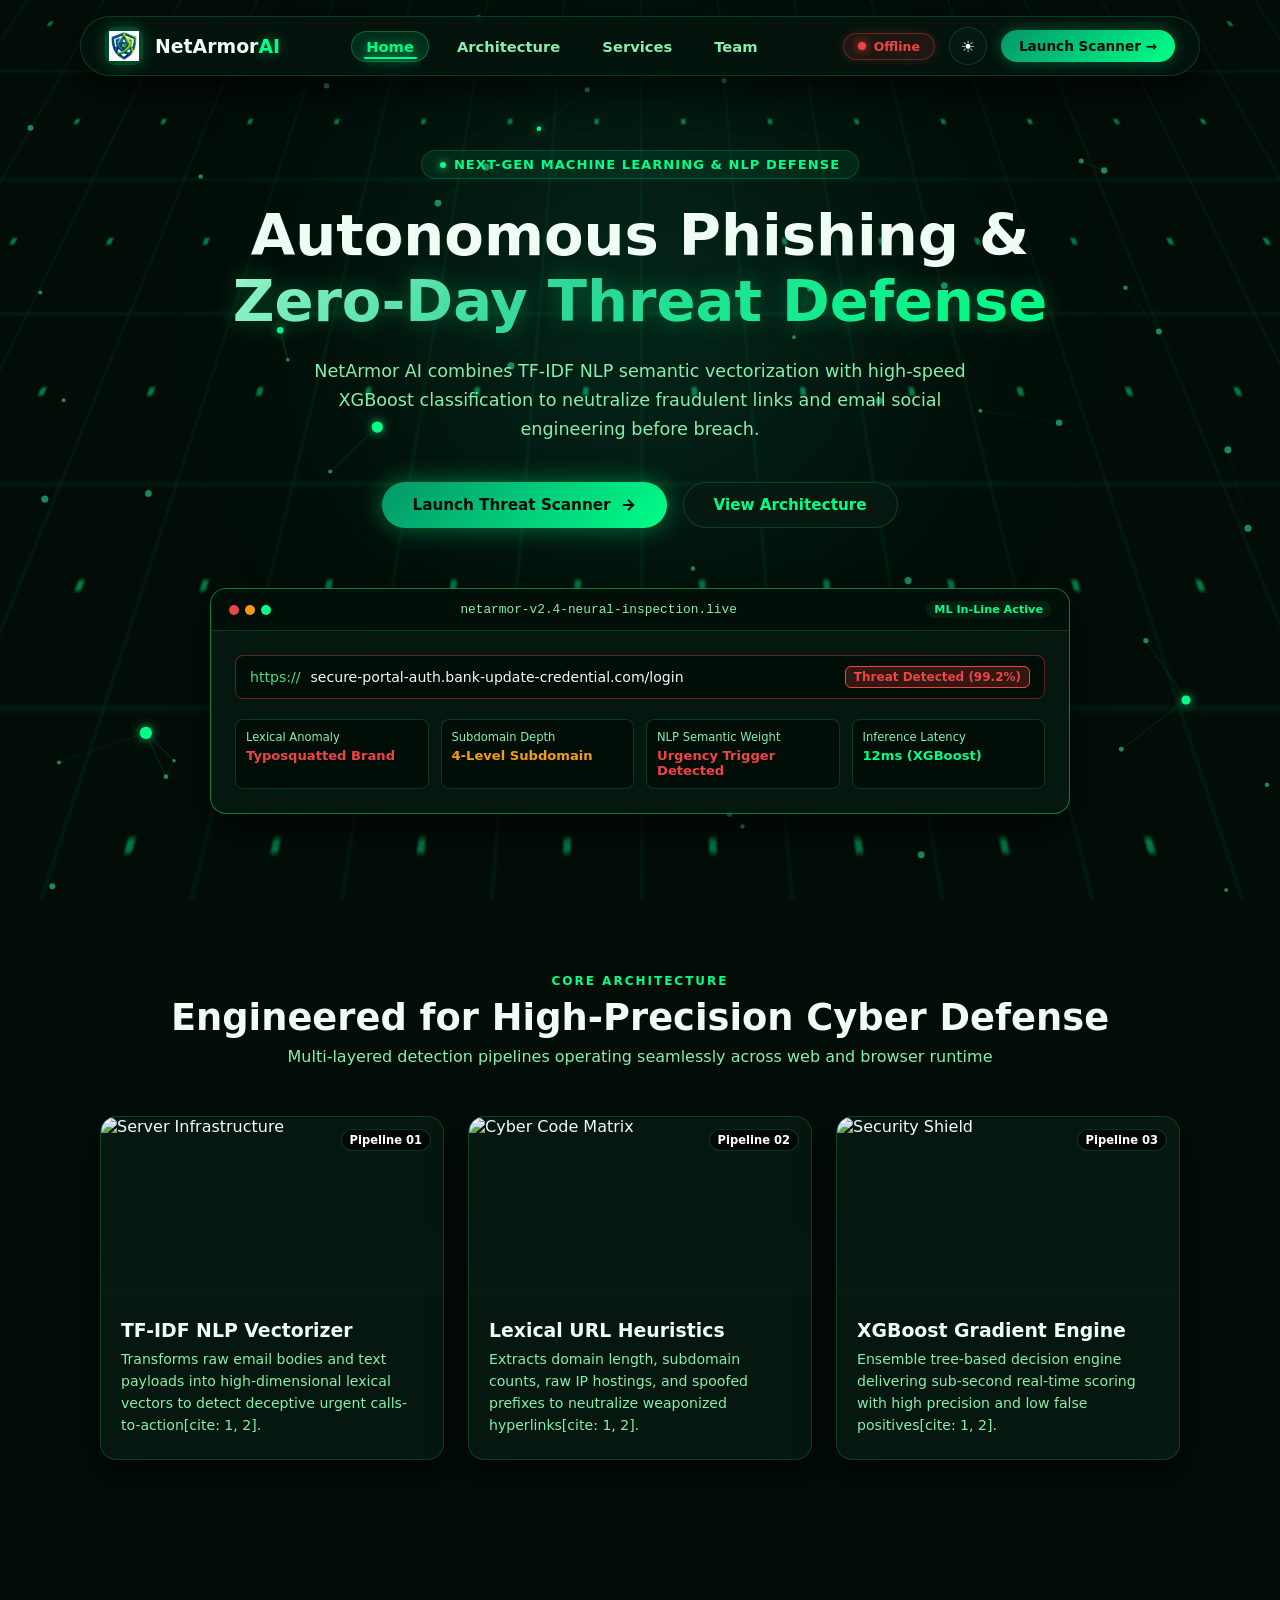
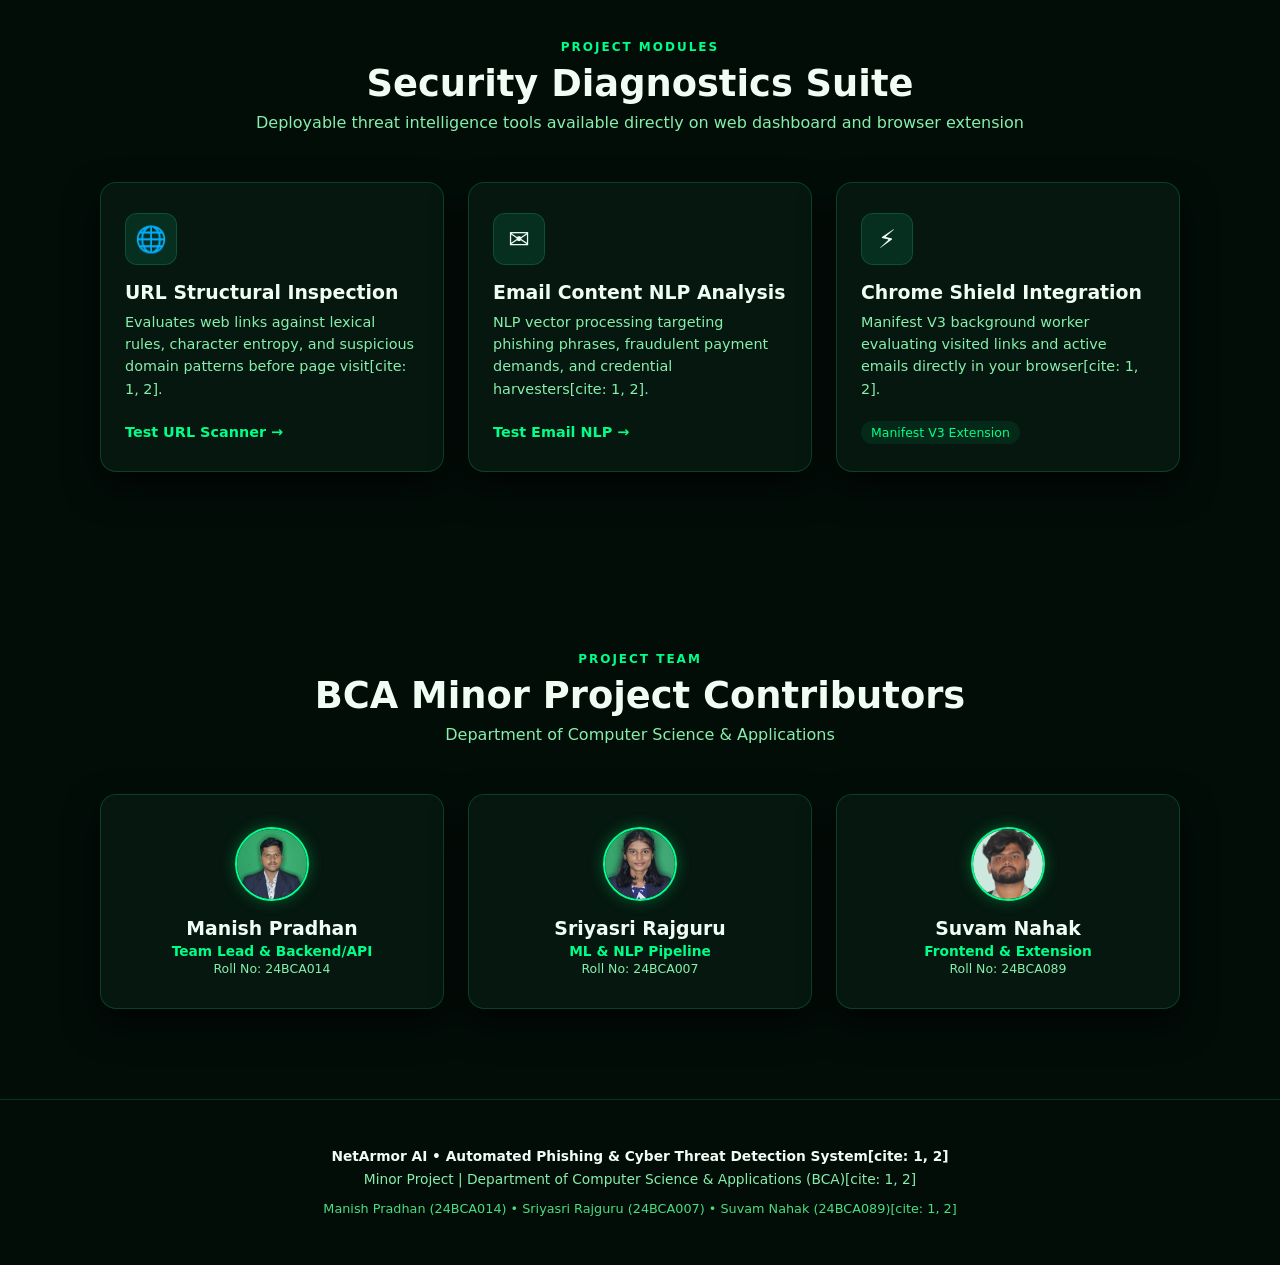
==== frontend/index.html @ c6bbc454 "Include Logo in the page" ====
<!DOCTYPE html>
<html lang="en" data-theme="dark">
<head>
  <meta charset="UTF-8">
  <meta name="viewport" content="width=device-width, initial-scale=1.0">
  <title>NetArmor AI - Autonomous Cyber Threat Intelligence</title>
  <link rel="stylesheet" href="home.css">
</head>
<body>

  <!-- Cyber Skeleton Preloader -->
  <div id="skeletonLoader" class="skeleton-overlay">
    <div class="skeleton-container">
      <div class="skeleton-shield-wrapper">
        <div class="skeleton-radar-pulse"></div>
        <img src="images/logo.png" alt="NetArmor AI Logo" class="skeleton-logo-img">
      </div>
      <div class="skeleton-shimmer-bar"></div>
      <div class="skeleton-text" id="skeletonStatus">INITIALIZING NEURAL DEFENSE ENGINE...</div>
      
      <div class="skeleton-trace-box">
        <div class="trace-line skeleton-pulse"></div>
        <div class="trace-line short skeleton-pulse"></div>
        <div class="trace-line medium skeleton-pulse"></div>
      </div>
    </div>
  </div>

  <!-- Background Dynamic Mesh, Matrix Grid & Beams -->
  <div class="tunnel-container">
    <canvas id="particleCanvas"></canvas>
    <div class="laser-scanner"></div>
    <div class="cyber-grid" id="cyberGrid"></div>
    <div class="radial-center-glow"></div>
  </div>

  <!-- Enterprise Glass Navbar -->
  <header class="navbar-wrapper">
    <div class="navbar">
      <a href="#home" class="nav-logo">
        <div class="logo-shield-badge">
          <img src="images/logo.png" alt="NetArmor AI Logo" class="brand-logo-img">
        </div>
        <span>NetArmor<span class="logo-accent">AI</span></span>
      </a>

      <!-- Navigation Drawer (Desktop + Mobile Drawer) -->
      <nav class="nav-menu" id="navMenu">
        <div class="nav-links">
          <a href="#home" class="nav-link active">Home</a>
          <a href="#architecture" class="nav-link">Architecture</a>
          <a href="#services" class="nav-link">Services</a>
          <a href="#about" class="nav-link">Team</a>
        </div>
        <!-- Mobile Drawer CTA Action -->
        <a href="detect.html" class="nav-cta mobile-only-cta">Launch Scanner →</a>
      </nav>

      <!-- Right Desktop Controls -->
      <div class="nav-right">
        <!-- Live FastAPI Backend Status Indicator -->
        <div class="system-status-pill status-checking" id="backendStatusPill" title="FastAPI Backend Health Status">
          <span class="status-dot" id="backendStatusDot"></span>
          <span id="backendStatusText">Checking...</span>
        </div>

        <!-- Dark / Light Mode Switcher -->
        <button id="themeToggleBtn" class="theme-toggle-btn" aria-label="Toggle Theme">
          <span class="theme-icon sun-icon">☀️</span>
          <span class="theme-icon moon-icon">🌙</span>
        </button>

        <!-- Desktop Launch CTA -->
        <a href="detect.html" class="nav-cta desktop-only-cta">Launch Scanner →</a>

        <!-- Hamburger Button for Mobile -->
        <button class="hamburger-btn" id="hamburgerBtn" aria-label="Toggle navigation">
          <span class="bar bar1"></span>
          <span class="bar bar2"></span>
          <span class="bar bar3"></span>
        </button>
      </div>
    </div>
  </header>

  <!-- Section 1: Hero -->
  <section class="hero-section" id="home">
    <div class="badge-hero">
      <span class="badge-dot"></span> Next-Gen Machine Learning & NLP Defense
    </div>
    
    <h1 class="hero-title">
      Autonomous Phishing &<br>
      <span class="neon-gradient-text">Zero-Day Threat Defense</span>
    </h1>
    
    <p class="hero-description">
      NetArmor AI combines TF-IDF NLP semantic vectorization with high-speed XGBoost classification to neutralize fraudulent links and email social engineering before breach.
    </p>

    <div class="hero-actions">
      <a href="detect.html" class="btn-primary" id="getStartedBtn">
        Launch Threat Scanner
        <svg viewBox="0 0 24 24" width="18" height="18" fill="none" stroke="currentColor" stroke-width="2.5">
          <path d="M5 12h14M12 5l7 7-7 7"/>
        </svg>
      </a>
      <a href="#architecture" class="btn-secondary">View Architecture</a>
    </div>

    <!-- Live Interactive HUD Scanner Preview -->
    <div class="hero-preview-container">
      <div class="hero-preview-card" id="previewCard">
        <div class="preview-header">
          <div class="window-controls">
            <span class="dot red"></span>
            <span class="dot yellow"></span>
            <span class="dot green"></span>
          </div>
          <span class="window-title">netarmor-v2.4-neural-inspection.live</span>
          <span class="window-badge">ML In-Line Active</span>
        </div>
        <div class="preview-body">
          <div class="preview-search-bar">
            <span class="search-protocol">https://</span>
            <span class="search-url-text">secure-portal-auth.bank-update-credential.com/login</span>
            <span class="search-tag danger">Threat Detected (99.2%)</span>
          </div>
          <div class="preview-stats-grid">
            <div class="stat-pill">
              <span class="pill-label">Lexical Anomaly</span>
              <span class="pill-val red-txt">Typosquatted Brand</span>
            </div>
            <div class="stat-pill">
              <span class="pill-label">Subdomain Depth</span>
              <span class="pill-val yellow-txt">4-Level Subdomain</span>
            </div>
            <div class="stat-pill">
              <span class="pill-label">NLP Semantic Weight</span>
              <span class="pill-val red-txt">Urgency Trigger Detected</span>
            </div>
            <div class="stat-pill">
              <span class="pill-label">Inference Latency</span>
              <span class="pill-val green-txt">12ms (XGBoost)</span>
            </div>
          </div>
        </div>
      </div>
    </div>
  </section>

  <!-- Section 2: Architecture -->
  <section class="features-section" id="architecture">
    <div class="section-heading">
      <span class="section-tag">CORE ARCHITECTURE</span>
      <h2>Engineered for High-Precision Cyber Defense</h2>
      <p>Multi-layered detection pipelines operating seamlessly across web and browser runtime</p>
    </div>

    <div class="architecture-grid">
      <div class="arch-card">
        <div class="arch-img-wrapper">
          <img src="https://images.unsplash.com/photo-1558494949-ef010cbdcc31?auto=format&fit=crop&w=700&q=80" alt="Server Infrastructure" class="arch-img">
          <div class="arch-img-overlay"></div>
          <span class="arch-badge">Pipeline 01</span>
        </div>
        <div class="arch-content">
          <h3>TF-IDF NLP Vectorizer</h3>
          <p>Transforms raw email bodies and text payloads into high-dimensional lexical vectors to detect deceptive urgent calls-to-action[cite: 1, 2].</p>
        </div>
      </div>

      <div class="arch-card">
        <div class="arch-img-wrapper">
          <img src="https://images.unsplash.com/photo-1526374965328-7f61d4dc18c5?auto=format&fit=crop&w=700&q=80" alt="Cyber Code Matrix" class="arch-img">
          <div class="arch-img-overlay"></div>
          <span class="arch-badge">Pipeline 02</span>
        </div>
        <div class="arch-content">
          <h3>Lexical URL Heuristics</h3>
          <p>Extracts domain length, subdomain counts, raw IP hostings, and spoofed prefixes to neutralize weaponized hyperlinks[cite: 1, 2].</p>
        </div>
      </div>

      <div class="arch-card">
        <div class="arch-img-wrapper">
          <img src="https://images.unsplash.com/photo-1563986768609-322da13575f3?auto=format&fit=crop&w=700&q=80" alt="Security Shield" class="arch-img">
          <div class="arch-img-overlay"></div>
          <span class="arch-badge">Pipeline 03</span>
        </div>
        <div class="arch-content">
          <h3>XGBoost Gradient Engine</h3>
          <p>Ensemble tree-based decision engine delivering sub-second real-time scoring with high precision and low false positives[cite: 1, 2].</p>
        </div>
      </div>
    </div>
  </section>

  <!-- Section 3: Services -->
  <section class="services-section" id="services">
    <div class="section-heading">
      <span class="section-tag">PROJECT MODULES</span>
      <h2>Security Diagnostics Suite</h2>
      <p>Deployable threat intelligence tools available directly on web dashboard and browser extension</p>
    </div>

    <div class="services-grid">
      <div class="service-card">
        <div class="service-icon-box">🌐</div>
        <h3>URL Structural Inspection</h3>
        <p>Evaluates web links against lexical rules, character entropy, and suspicious domain patterns before page visit[cite: 1, 2].</p>
        <a href="detect.html?tab=url" class="service-btn">Test URL Scanner →</a>
      </div>

      <div class="service-card">
        <div class="service-icon-box">✉️</div>
        <h3>Email Content NLP Analysis</h3>
        <p>NLP vector processing targeting phishing phrases, fraudulent payment demands, and credential harvesters[cite: 1, 2].</p>
        <a href="detect.html?tab=email" class="service-btn">Test Email NLP →</a>
      </div>

      <div class="service-card">
        <div class="service-icon-box">⚡</div>
        <h3>Chrome Shield Integration</h3>
        <p>Manifest V3 background worker evaluating visited links and active emails directly in your browser[cite: 1, 2].</p>
        <span class="service-badge">Manifest V3 Extension</span>
      </div>
    </div>
  </section>

  <!-- Section 4: Team Section -->
  <section class="about-section" id="about">
    <div class="section-heading">
      <span class="section-tag">PROJECT TEAM</span>
      <h2>BCA Minor Project Contributors</h2>
      <p>Department of Computer Science & Applications</p>
    </div>

    <div class="team-grid">
      <div class="team-card">
        <div class="avatar-icon">
          <img src="images/Manish.jpg" alt="Manish Pradhan" onerror="this.style.display='none'; this.nextElementSibling.style.display='flex';">
          <span class="avatar-fallback" style="display:none;">MP</span>
        </div>
        <h3>Manish Pradhan</h3>
        <span class="team-role">Team Lead & Backend/API</span>
        <span class="team-roll">Roll No: 24BCA014</span>
      </div>

      <div class="team-card">
        <div class="avatar-icon">
          <img src="images/Sriyasri.jpg" alt="Sriyasri Rajguru" onerror="this.style.display='none'; this.nextElementSibling.style.display='flex';">
          <span class="avatar-fallback" style="display:none;">SR</span>
        </div>
        <h3>Sriyasri Rajguru</h3>
        <span class="team-role">ML & NLP Pipeline</span>
        <span class="team-roll">Roll No: 24BCA007</span>
      </div>

      <div class="team-card">
        <div class="avatar-icon">
          <img src="images/Suvam photo (1).png" alt="Suvam Nahak" onerror="this.style.display='none'; this.nextElementSibling.style.display='flex';">
          <span class="avatar-fallback" style="display:none;">SN</span>
        </div>
        <h3>Suvam Nahak</h3>
        <span class="team-role">Frontend & Extension</span>
        <span class="team-roll">Roll No: 24BCA089</span>
      </div>
    </div>
  </section>

  <!-- Footer -->
  <footer>
    <div class="footer-content">
      <p class="footer-main">NetArmor AI • Automated Phishing & Cyber Threat Detection System[cite: 1, 2]</p>
      <p class="footer-sub">Minor Project | Department of Computer Science & Applications (BCA)[cite: 1, 2]</p>
      <p class="footer-team">Manish Pradhan (24BCA014) • Sriyasri Rajguru (24BCA007) • Suvam Nahak (24BCA089)[cite: 1, 2]</p>
    </div>
  </footer>
  <script src="home.js"></script>
</body>
</html>
---- frontend/home.css ----
/* =========================================================
   NetArmor AI - Cyber Emerald Green Theme (Dark & Light)
   ========================================================= */
:root {
  /* DARK MATRIX THEME (DEFAULT) */
  --bg-deep: #020d08;
  --bg-card: rgba(6, 26, 17, 0.85);
  --bg-card-hover: rgba(10, 38, 25, 0.95);
  --bg-preview-hud: rgba(4, 20, 13, 0.9);
  --bg-inner: rgba(2, 13, 8, 0.85);
  --navbar-bg: rgba(4, 20, 13, 0.85);

  --neon-green: #00ff88;
  --neon-glow: #059669;
  --neon-emerald: #10b981;
  --neon-lime: #34d399;

  --border-neon: rgba(16, 185, 129, 0.25);
  --border-glow: rgba(0, 255, 136, 0.45);
  --grid-line: rgba(0, 255, 136, 0.05);
  --glow-radial: rgba(16, 185, 129, 0.18);
  --pill-bg: rgba(0, 255, 136, 0.08);

  --text-primary: #f0fdf4;
  --text-muted: #86efac;
  --text-dim: #4ade80;

  --danger: #ef4444;
  --safe: #00ff88;
  --warning: #f59e0b;
  --card-shadow: 0 15px 35px rgba(0, 0, 0, 0.7);
}

[data-theme="light"] {
  /* LIGHT MATRIX THEME */
  --bg-deep: #f0fdf4;
  --bg-card: rgba(255, 255, 255, 0.95);
  --bg-card-hover: #ffffff;
  --bg-preview-hud: #ecfdf5;
  --bg-inner: #f8fafc;
  --navbar-bg: rgba(255, 255, 255, 0.9);

  --neon-green: #059669;
  --neon-glow: #047857;
  --neon-emerald: #10b981;
  --neon-lime: #059669;

  --border-neon: rgba(5, 150, 105, 0.22);
  --border-glow: rgba(5, 150, 105, 0.45);
  --grid-line: rgba(5, 150, 105, 0.06);
  --glow-radial: rgba(16, 185, 129, 0.12);
  --pill-bg: rgba(5, 150, 105, 0.08);

  --text-primary: #064e3b;
  --text-muted: #047857;
  --text-dim: #065f46;

  --danger: #dc2626;
  --safe: #16a34a;
  --warning: #d97706;
  --card-shadow: 0 15px 35px rgba(16, 185, 129, 0.15);
}

* {
  box-sizing: border-box;
  margin: 0;
  padding: 0;
  font-family: 'Segoe UI', system-ui, -apple-system, sans-serif;
  scroll-behavior: smooth;
  transition: background-color 0.3s ease, color 0.3s ease, border-color 0.3s ease;
}

body {
  background-color: var(--bg-deep);
  color: var(--text-primary);
  min-height: 100vh;
  overflow-x: hidden;
  position: relative;
}

/* Custom Scrollbar */
* {
  scrollbar-width: thin;
  scrollbar-color: var(--neon-emerald) var(--bg-deep);
}

::-webkit-scrollbar { width: 8px; }
::-webkit-scrollbar-track { background: var(--bg-deep); }
::-webkit-scrollbar-thumb {
  background: linear-gradient(180deg, var(--neon-glow), var(--neon-green));
  border-radius: 10px;
}

/* Skeleton Preloader */
.skeleton-overlay {
  position: fixed;
  inset: 0;
  background-color: var(--bg-deep);
  z-index: 9999;
  display: flex;
  justify-content: center;
  align-items: center;
  transition: opacity 0.5s ease, visibility 0.5s ease;
}

.skeleton-overlay.fade-out {
  opacity: 0;
  visibility: hidden;
  pointer-events: none;
}

.skeleton-container {
  display: flex;
  flex-direction: column;
  align-items: center;
  max-width: 360px;
  width: 90%;
  text-align: center;
}

.skeleton-shield-wrapper {
  position: relative;
  width: 80px;
  height: 80px;
  display: flex;
  align-items: center;
  justify-content: center;
  margin-bottom: 20px;
}

.skeleton-shield-icon {
  font-size: 2.8rem;
  z-index: 2;
  animation: floatShield 2s infinite ease-in-out;
}

.skeleton-radar-pulse {
  position: absolute;
  inset: 0;
  border-radius: 50%;
  border: 2px solid var(--neon-lime);
  box-shadow: 0 0 20px var(--neon-green);
  animation: radarPing 1.8s infinite cubic-bezier(0, 0.2, 0.8, 1);
}

@keyframes radarPing {
  0% { transform: scale(0.6); opacity: 1; }
  100% { transform: scale(1.6); opacity: 0; }
}

@keyframes floatShield {
  0%, 100% { transform: translateY(0); }
  50% { transform: translateY(-5px); }
}

.skeleton-shimmer-bar {
  width: 100%;
  height: 3px;
  background: rgba(16, 185, 129, 0.15);
  border-radius: 4px;
  overflow: hidden;
  position: relative;
  margin-bottom: 14px;
}

.skeleton-shimmer-bar::after {
  content: "";
  position: absolute;
  top: 0;
  left: 0;
  bottom: 0;
  width: 45%;
  background: linear-gradient(90deg, transparent, var(--neon-green), transparent);
  animation: shimmerMove 1.4s infinite ease-in-out;
}

@keyframes shimmerMove {
  0% { transform: translateX(-100%); }
  100% { transform: translateX(300%); }
}

.skeleton-text {
  font-size: 0.75rem;
  font-weight: 700;
  letter-spacing: 2px;
  color: var(--neon-green);
  margin-bottom: 18px;
}

.skeleton-trace-box { width: 100%; display: flex; flex-direction: column; gap: 6px; }
.trace-line { height: 6px; border-radius: 3px; background: rgba(16, 185, 129, 0.18); width: 100%; }
.trace-line.short { width: 55%; margin: 0 auto; }
.trace-line.medium { width: 75%; margin: 0 auto; }
.skeleton-pulse { animation: pulseBar 1.2s infinite alternate ease-in-out; }

@keyframes pulseBar {
  0% { opacity: 0.3; }
  100% { opacity: 0.8; }
}

/* Background Cyber Mesh & Particles */
.tunnel-container {
  position: fixed;
  inset: 0;
  pointer-events: none;
  z-index: -1;
  overflow: hidden;
}

#particleCanvas {
  position: absolute;
  inset: 0;
  width: 100%;
  height: 100%;
}

.cyber-grid {
  position: absolute;
  inset: -50%;
  width: 200%;
  height: 200%;
  background-image: 
    radial-gradient(circle at center, var(--border-glow) 1.2px, transparent 1.2px),
    linear-gradient(to right, var(--grid-line) 1px, transparent 1px),
    linear-gradient(to bottom, var(--grid-line) 1px, transparent 1px);
  background-size: 40px 40px, 40px 40px, 40px 40px;
  transform: perspective(700px) rotateX(55deg) translateY(-80px);
  transform-origin: center top;
  mask-image: radial-gradient(ellipse 70% 60% at 50% 35%, black 25%, transparent 85%);
  -webkit-mask-image: radial-gradient(ellipse 70% 60% at 50% 35%, black 25%, transparent 85%);
}

.radial-center-glow {
  position: absolute;
  top: 35%;
  left: 50%;
  transform: translate(-50%, -50%);
  width: 900px;
  height: 600px;
  background: radial-gradient(circle, var(--glow-radial) 0%, transparent 70%);
  filter: blur(90px);
}

.laser-scanner {
  position: absolute;
  top: -100%;
  left: 0;
  width: 100%;
  height: 8px;
  background: linear-gradient(180deg, transparent, rgba(0, 255, 136, 0.35), transparent);
  box-shadow: 0 0 25px var(--neon-green);
  animation: laserScan 8s infinite linear;
}

@keyframes laserScan {
  0% { top: -10%; opacity: 0; }
  20% { opacity: 0.8; }
  80% { opacity: 0.8; }
  100% { top: 110%; opacity: 0; }
}

/* Glass Navbar */
.navbar-wrapper {
  position: fixed;
  top: 16px;
  left: 0;
  right: 0;
  display: flex;
  justify-content: center;
  z-index: 1000;
  padding: 0 20px;
}

.navbar {
  width: 100%;
  max-width: 1120px;
  display: flex;
  justify-content: space-between;
  align-items: center;
  padding: 10px 24px;
  background: var(--navbar-bg);
  backdrop-filter: blur(20px);
  border: 1px solid var(--border-neon);
  border-radius: 40px;
  box-shadow: var(--card-shadow);
}

.nav-logo {
  font-size: 1.15rem;
  font-weight: 800;
  color: var(--text-primary);
  text-decoration: none;
  display: flex;
  align-items: center;
  gap: 10px;
}

.logo-shield-badge {
  font-size: 1.25rem;
  background: rgba(16, 185, 129, 0.15);
  border: 1px solid var(--border-neon);
  width: 34px;
  height: 34px;
  border-radius: 10px;
  display: flex;
  align-items: center;
  justify-content: center;
}

.logo-accent {
  color: var(--neon-green);
  text-shadow: 0 0 12px rgba(0, 255, 136, 0.5);
}

.nav-menu {
  display: flex;
  align-items: center;
  gap: 28px;
}

.nav-links {
  display: flex;
  gap: 14px;
  align-items: center;
}

/* Moving Indicator Fix */
.nav-link {
  position: relative;
  display: inline-block;
  color: var(--text-muted);
  text-decoration: none;
  font-weight: 600;
  font-size: 0.92rem;
  padding: 6px 14px;
  border-radius: 20px;
  user-select: none;
  cursor: pointer;
  transition: color 0.25s ease, background 0.25s ease, transform 0.15s ease;
}

.nav-link::after {
  content: "";
  position: absolute;
  bottom: 2px;
  left: 50%;
  width: 0;
  height: 2px;
  background: var(--neon-green);
  box-shadow: 0 0 10px var(--neon-green), 0 0 20px var(--neon-glow);
  transition: width 0.3s cubic-bezier(0.4, 0, 0.2, 1), left 0.3s cubic-bezier(0.4, 0, 0.2, 1);
  border-radius: 2px;
}

.nav-link:hover::after {
  width: 70%;
  left: 15%;
}

.nav-link.active {
  color: var(--neon-green) !important;
  background: rgba(0, 255, 136, 0.12);
  border: 1px solid rgba(0, 255, 136, 0.28);
  text-shadow: 0 0 8px rgba(0, 255, 136, 0.5);
}

.nav-link.active::after {
  width: 70% !important;
  left: 15% !important;
}

.nav-link:active {
  transform: scale(0.92);
}

.nav-right {
  display: flex;
  align-items: center;
  gap: 14px;
}

/* System Status Pill (Online/Offline) */
.system-status-pill {
  display: flex;
  align-items: center;
  gap: 8px;
  font-size: 0.78rem;
  font-weight: 700;
  padding: 5px 14px;
  border-radius: 20px;
  transition: all 0.3s ease;
  user-select: none;
}

.system-status-pill.status-online {
  color: #00ff88;
  background: rgba(0, 255, 136, 0.12);
  border: 1px solid rgba(0, 255, 136, 0.35);
  box-shadow: 0 0 10px rgba(0, 255, 136, 0.2);
}

.system-status-pill.status-online .status-dot {
  background-color: #00ff88;
  box-shadow: 0 0 8px #00ff88;
  animation: dotPulseOnline 2s infinite ease-in-out;
}

.system-status-pill.status-offline {
  color: #ef4444;
  background: rgba(239, 68, 68, 0.12);
  border: 1px solid rgba(239, 68, 68, 0.35);
  box-shadow: 0 0 10px rgba(239, 68, 68, 0.2);
}

.system-status-pill.status-offline .status-dot {
  background-color: #ef4444;
  box-shadow: 0 0 8px #ef4444;
  animation: dotPulseOffline 1.4s infinite ease-in-out;
}

.system-status-pill.status-checking {
  color: #f59e0b;
  background: rgba(245, 158, 11, 0.1);
  border: 1px solid rgba(245, 158, 11, 0.3);
}

.system-status-pill.status-checking .status-dot {
  background-color: #f59e0b;
}

.status-dot {
  width: 8px;
  height: 8px;
  border-radius: 50%;
  display: inline-block;
}

@keyframes dotPulseOnline {
  0%, 100% { opacity: 1; transform: scale(1); }
  50% { opacity: 0.5; transform: scale(1.3); }
}

@keyframes dotPulseOffline {
  0%, 100% { opacity: 1; transform: scale(1); }
  50% { opacity: 0.3; transform: scale(1.2); }
}
/* Navbar Brand Link */
.nav-logo {
  font-size: 1.18rem;
  font-weight: 800;
  color: var(--text-primary);
  text-decoration: none;
  display: inline-flex;
  align-items: center;
  gap: 12px;
  user-select: none;
  transition: transform 0.2s ease;
}

.nav-logo:hover {
  transform: translateY(-1px);
}

/* Glowing Shield Container for Logo */
.logo-shield-badge {
  position: relative;
  width: 38px;
  height: 38px;
  display: flex;
  align-items: center;
  justify-content: center;
  border-radius: 10px;
  background: rgba(0, 255, 136, 0.08);
  border: 1px solid var(--border-neon);
  box-shadow: 0 0 15px rgba(0, 255, 136, 0.25), inset 0 0 8px rgba(0, 255, 136, 0.1);
  overflow: hidden;
  transition: box-shadow 0.3s ease, border-color 0.3s ease;
}

.nav-logo:hover .logo-shield-badge {
  border-color: var(--neon-green);
  box-shadow: 0 0 22px rgba(0, 255, 136, 0.5), inset 0 0 12px rgba(0, 255, 136, 0.2);
}

/* High-Resolution Brand Logo Image */
.brand-logo-img {
  width: 100%;
  height: 100%;
  object-fit: contain;
  padding: 3px;
  filter: drop-shadow(0 0 6px rgba(0, 255, 136, 0.4));
  transition: transform 0.3s cubic-bezier(0.4, 0, 0.2, 1);
}

.nav-logo:hover .brand-logo-img {
  transform: scale(1.08);
}

/* Preloader Shield Image Upgrade */
.skeleton-shield-wrapper {
  position: relative;
  width: 88px;
  height: 88px;
  display: flex;
  align-items: center;
  justify-content: center;
  margin-bottom: 20px;
}

.skeleton-logo-img {
  width: 72px;
  height: 72px;
  object-fit: contain;
  z-index: 2;
  filter: drop-shadow(0 0 16px rgba(0, 255, 136, 0.6));
  animation: floatShield 2s infinite ease-in-out;
}

@keyframes floatShield {
  0%, 100% { transform: translateY(0) scale(1); }
  50% { transform: translateY(-6px) scale(1.03); }
}
.theme-toggle-btn {
  background: var(--bg-card);
  border: 1px solid var(--border-neon);
  color: var(--text-primary);
  width: 38px;
  height: 38px;
  border-radius: 50%;
  display: flex;
  align-items: center;
  justify-content: center;
  cursor: pointer;
  font-size: 1rem;
  transition: 0.25s ease;
}

.theme-toggle-btn:hover {
  border-color: var(--neon-green);
  box-shadow: 0 0 12px rgba(0, 255, 136, 0.25);
}

.theme-toggle-btn:active {
  transform: scale(0.85) rotate(45deg);
}

[data-theme="dark"] .sun-icon { display: block; }
[data-theme="dark"] .moon-icon { display: none; }
[data-theme="light"] .sun-icon { display: none; }
[data-theme="light"] .moon-icon { display: block; }

.nav-cta {
  display: inline-block;
  padding: 8px 18px;
  background: linear-gradient(135deg, var(--neon-glow), var(--neon-green));
  color: #020d08 !important;
  border-radius: 20px;
  text-decoration: none;
  font-weight: 800;
  font-size: 0.85rem;
  box-shadow: 0 0 15px rgba(0, 255, 136, 0.3);
  user-select: none;
  transition: transform 0.18s ease, box-shadow 0.25s ease;
}

.nav-cta:hover {
  box-shadow: 0 0 25px rgba(0, 255, 136, 0.6);
  transform: translateY(-1px);
}

.nav-cta:active {
  transform: scale(0.94) translateY(1px);
}

.mobile-only-cta { display: none; }
.desktop-only-cta { display: inline-block; }

.hamburger-btn {
  display: none;
  background: transparent;
  border: none;
  cursor: pointer;
  padding: 6px;
  flex-direction: column;
  gap: 5px;
}

.bar {
  width: 22px;
  height: 2px;
  background: var(--neon-green);
  border-radius: 2px;
  transition: transform 0.3s ease, opacity 0.3s ease;
}

.hamburger-btn.active .bar1 { transform: translateY(7px) rotate(45deg); }
.hamburger-btn.active .bar2 { opacity: 0; }
.hamburger-btn.active .bar3 { transform: translateY(-7px) rotate(-45deg); }

/* Hero Section */
.hero-section {
  padding: 150px 20px 70px;
  text-align: center;
  display: flex;
  flex-direction: column;
  align-items: center;
}

.badge-hero {
  display: inline-flex;
  align-items: center;
  gap: 8px;
  padding: 6px 18px;
  border-radius: 30px;
  background: var(--pill-bg);
  border: 1px solid var(--border-neon);
  color: var(--neon-green);
  font-weight: 700;
  font-size: 0.82rem;
  letter-spacing: 1px;
  text-transform: uppercase;
  margin-bottom: 24px;
}

.badge-dot {
  width: 6px;
  height: 6px;
  border-radius: 50%;
  background: var(--neon-green);
  box-shadow: 0 0 8px var(--neon-green);
}

.hero-title {
  font-size: 3.6rem;
  font-weight: 800;
  line-height: 1.15;
  margin-bottom: 22px;
  max-width: 900px;
}

.neon-gradient-text {
  background: linear-gradient(135deg, #a7f3d0 0%, #34d399 40%, #00ff88 100%);
  -webkit-background-clip: text;
  -webkit-text-fill-color: transparent;
  text-shadow: 0 0 25px rgba(0, 255, 136, 0.3);
}

.hero-description {
  max-width: 680px;
  color: var(--text-muted);
  font-size: 1.1rem;
  line-height: 1.65;
  margin-bottom: 38px;
}

.hero-actions {
  display: flex;
  gap: 16px;
  margin-bottom: 60px;
}

.btn-primary, .btn-secondary {
  padding: 13px 30px;
  border-radius: 30px;
  text-decoration: none;
  font-weight: 700;
  font-size: 0.95rem;
  display: inline-flex;
  align-items: center;
  gap: 8px;
  transition: all 0.3s ease;
}

.btn-primary {
  background: linear-gradient(135deg, var(--neon-glow), var(--neon-green));
  color: #020d08;
  font-weight: 800;
  box-shadow: 0 0 25px rgba(0, 255, 136, 0.4);
}

.btn-secondary {
  background: var(--bg-card);
  color: var(--neon-green);
  border: 1px solid var(--border-neon);
}

.btn-primary:hover {
  transform: translateY(-2px);
  box-shadow: 0 0 35px rgba(0, 255, 136, 0.7);
}

.btn-secondary:hover {
  background: var(--bg-card-hover);
  border-color: var(--neon-green);
}

/* Interactive Live HUD Preview */
.hero-preview-container {
  width: 100%;
  max-width: 860px;
  perspective: 1000px;
}

.hero-preview-card {
  background: var(--bg-card);
  border: 1px solid var(--border-glow);
  border-radius: 16px;
  box-shadow: var(--card-shadow);
  backdrop-filter: blur(16px);
  overflow: hidden;
  transition: transform 0.4s ease, box-shadow 0.4s ease;
}

.preview-header {
  display: flex;
  justify-content: space-between;
  align-items: center;
  padding: 12px 18px;
  background: var(--bg-inner);
  border-bottom: 1px solid var(--border-neon);
}

.window-controls { display: flex; gap: 6px; }
.window-controls .dot { width: 10px; height: 10px; border-radius: 50%; }
.dot.red { background: var(--danger); }
.dot.yellow { background: var(--warning); }
.dot.green { background: var(--safe); }

.window-title {
  font-size: 0.8rem;
  color: var(--text-muted);
  font-family: monospace;
}

.window-badge {
  font-size: 0.7rem;
  font-weight: 700;
  color: var(--neon-green);
  background: var(--pill-bg);
  padding: 2px 8px;
  border-radius: 12px;
}

.preview-body { padding: 24px; }

.preview-search-bar {
  display: flex;
  align-items: center;
  background: var(--bg-inner);
  border: 1px solid rgba(239, 68, 68, 0.4);
  border-radius: 8px;
  padding: 10px 14px;
  font-family: monospace;
  font-size: 0.88rem;
  margin-bottom: 20px;
  overflow-x: auto;
}

.search-protocol { color: var(--text-dim); }
.search-url-text { color: var(--text-primary); flex: 1; text-align: left; padding: 0 10px; }
.search-tag.danger {
  background: rgba(239, 68, 68, 0.2);
  color: var(--danger);
  border: 1px solid var(--danger);
  padding: 3px 8px;
  border-radius: 6px;
  font-size: 0.75rem;
  font-weight: bold;
}

.preview-stats-grid {
  display: grid;
  grid-template-columns: repeat(4, 1fr);
  gap: 12px;
}

.stat-pill {
  background: var(--bg-inner);
  border: 1px solid var(--border-neon);
  padding: 10px;
  border-radius: 8px;
  display: flex;
  flex-direction: column;
  gap: 4px;
}

.pill-label { font-size: 0.72rem; color: var(--text-muted); text-align: left; }
.pill-val { font-size: 0.82rem; font-weight: 700; text-align: left; }
.red-txt { color: var(--danger); }
.yellow-txt { color: var(--warning); }
.green-txt { color: var(--neon-green); }

/* Architecture, Services & Bento Grid */
.features-section, .services-section, .about-section {
  max-width: 1120px;
  margin: 0 auto;
  padding: 90px 20px;
}

.section-heading { text-align: center; margin-bottom: 50px; }
.section-tag {
  font-size: 0.75rem;
  font-weight: 800;
  letter-spacing: 2px;
  color: var(--neon-green);
  display: block;
  margin-bottom: 8px;
}

.section-heading h2 { font-size: 2.3rem; font-weight: 800; margin-bottom: 8px; }
.section-heading p { color: var(--text-muted); font-size: 1rem; }

.services-grid, .architecture-grid {
  display: grid;
  grid-template-columns: repeat(3, minmax(0, 1fr));
  gap: 24px;
  width: 100%;
}

.arch-card {
  background: var(--bg-card);
  border: 1px solid var(--border-neon);
  border-radius: 16px;
  overflow: hidden;
  box-shadow: var(--card-shadow);
  display: flex;
  flex-direction: column;
  transition: transform 0.3s ease, border-color 0.3s ease, box-shadow 0.3s ease;
}

.arch-card:hover {
  transform: translateY(-5px);
  border-color: var(--neon-green);
  box-shadow: 0 10px 30px rgba(0, 255, 136, 0.2);
}

.arch-img-wrapper {
  position: relative;
  width: 100%;
  height: 180px;
  overflow: hidden;
}

.arch-img {
  width: 100%;
  height: 100%;
  object-fit: cover;
  transition: transform 0.4s ease;
}

.arch-card:hover .arch-img { transform: scale(1.05); }

.arch-img-overlay {
  position: absolute;
  inset: 0;
  background: linear-gradient(180deg, transparent 40%, var(--bg-card) 100%);
}

.arch-badge {
  position: absolute;
  top: 12px;
  right: 12px;
  font-size: 0.72rem;
  font-weight: 700;
  color: #fff;
  background: rgba(0, 0, 0, 0.6);
  border: 1px solid var(--border-neon);
  padding: 3px 8px;
  border-radius: 12px;
}

.arch-content {
  padding: 22px 20px;
  display: flex;
  flex-direction: column;
  flex-grow: 1;
}

.arch-content h3 { font-size: 1.18rem; margin-bottom: 8px; }
.arch-content p { font-size: 0.88rem; color: var(--text-muted); line-height: 1.55; }

.service-card {
  background: var(--bg-card);
  border: 1px solid var(--border-neon);
  border-radius: 16px;
  padding: 30px 24px;
  box-shadow: var(--card-shadow);
  transition: 0.3s;
}

.service-card:hover {
  transform: translateY(-5px);
  border-color: var(--neon-green);
  box-shadow: 0 10px 30px rgba(0, 255, 136, 0.2);
}

.service-icon-box {
  width: 52px;
  height: 52px;
  border-radius: 12px;
  background: rgba(16, 185, 129, 0.15);
  border: 1px solid var(--border-neon);
  display: flex;
  align-items: center;
  justify-content: center;
  font-size: 1.6rem;
  margin-bottom: 16px;
}

.service-card h3 { font-size: 1.18rem; margin-bottom: 8px; }
.service-card p { font-size: 0.9rem; color: var(--text-muted); line-height: 1.55; margin-bottom: 22px; }
.service-btn { color: var(--neon-green); font-weight: 700; text-decoration: none; font-size: 0.9rem; }
.service-badge { font-size: 0.78rem; color: var(--neon-green); background: var(--pill-bg); padding: 4px 10px; border-radius: 20px; }

/* Team Grid */
.team-grid {
  display: grid;
  grid-template-columns: repeat(3, 1fr);
  gap: 24px;
}

.team-card {
  background: var(--bg-card);
  border: 1px solid var(--border-neon);
  border-radius: 16px;
  padding: 32px 24px;
  text-align: center;
  box-shadow: var(--card-shadow);
  transition: 0.3s;
}

.team-card:hover {
  transform: translateY(-5px);
  border-color: var(--neon-green);
}

.avatar-icon {
  width: 74px;
  height: 74px;
  margin: 0 auto 16px;
  border-radius: 50%;
  border: 2px solid var(--neon-green);
  box-shadow: 0 0 15px rgba(0, 255, 136, 0.3);
  display: flex;
  align-items: center;
  justify-content: center;
  overflow: hidden;
  background: var(--pill-bg);
}

.avatar-icon img { width: 100%; height: 100%; object-fit: cover; }
.avatar-fallback { font-weight: 800; font-size: 1.2rem; color: var(--neon-green); }
.team-card h3 { font-size: 1.18rem; margin-bottom: 4px; }
.team-role { display: block; font-size: 0.86rem; color: var(--neon-green); font-weight: 600; margin-bottom: 2px; }
.team-roll { display: block; font-size: 0.78rem; color: var(--text-muted); }

/* Footer */
footer {
  text-align: center;
  padding: 45px 20px;
  color: var(--text-muted);
  font-size: 0.86rem;
  line-height: 1.7;
  border-top: 1px solid var(--border-neon);
}

.footer-main { font-weight: 700; color: var(--text-primary); }
.footer-sub { color: var(--text-muted); }
.footer-team { color: var(--text-dim); font-size: 0.8rem; margin-top: 6px; }

/* Responsive Layout */
@media (max-width: 960px) {
  .services-grid, .architecture-grid, .team-grid { grid-template-columns: 1fr; }
  .preview-stats-grid { grid-template-columns: 1fr 1fr; }
}

/* =========================================================
   Mobile Optimization (< 768px Viewport)
   ========================================================= */
@media (max-width: 768px) {
  .navbar-wrapper {
    top: 10px;
    padding: 0 10px;
  }

  .navbar {
    padding: 8px 14px;
    border-radius: 14px;
  }

  .nav-logo {
    font-size: 1.05rem;
    gap: 6px;
  }

  /* Prevent overlapping in top header */
  .system-status-pill {
    display: none !important;
  }

  .desktop-only-cta {
    display: none !important;
  }

  .mobile-only-cta {
    display: inline-block !important;
    width: 100%;
    text-align: center;
    padding: 12px;
    font-size: 0.95rem;
    margin-top: 8px;
  }

  .hamburger-btn {
    display: flex !important;
  }

  /* Slide-Down Mobile Drawer */
  .nav-menu {
    position: fixed;
    top: 65px;
    left: 10px;
    right: 10px;
    background: rgba(4, 20, 13, 0.96);
    backdrop-filter: blur(24px);
    border: 1px solid var(--border-neon);
    border-radius: 16px;
    flex-direction: column;
    padding: 24px 18px;
    gap: 16px;
    transform: translateY(-140%);
    opacity: 0;
    pointer-events: none;
    transition: transform 0.35s cubic-bezier(0.4, 0, 0.2, 1), opacity 0.3s ease;
    box-shadow: 0 15px 35px rgba(0, 0, 0, 0.85);
    z-index: 999;
  }

  .nav-menu.open {
    transform: translateY(0);
    opacity: 1;
    pointer-events: auto;
  }

  .nav-links {
    flex-direction: column;
    width: 100%;
    align-items: center;
    gap: 10px;
  }

  .nav-link {
    width: 100%;
    text-align: center;
    font-size: 1.05rem;
    padding: 10px 0;
  }

  /* Hero Section Scaled for Mobile */
  .hero-section {
    padding: 105px 16px 40px !important;
  }

  .badge-hero {
    font-size: 0.72rem;
    padding: 5px 12px;
    letter-spacing: 0.8px;
    margin-bottom: 16px;
  }

  .hero-title {
    font-size: 2.15rem !important;
    line-height: 1.22 !important;
    margin-bottom: 16px;
    max-width: 100%;
  }

  .hero-description {
    font-size: 0.92rem !important;
    line-height: 1.55 !important;
    margin-bottom: 26px;
    padding: 0 4px;
  }

  .hero-actions {
    flex-direction: column;
    width: 100%;
    gap: 12px;
    margin-bottom: 35px;
  }

  .btn-primary,
  .btn-secondary {
    width: 100%;
    justify-content: center;
    padding: 12px 18px;
    font-size: 0.92rem;
  }

  .architecture-grid,
  .services-grid,
  .team-grid {
    grid-template-columns: 1fr !important;
    gap: 18px;
  }

  .preview-stats-grid {
    grid-template-columns: 1fr 1fr;
    gap: 8px;
  }
}
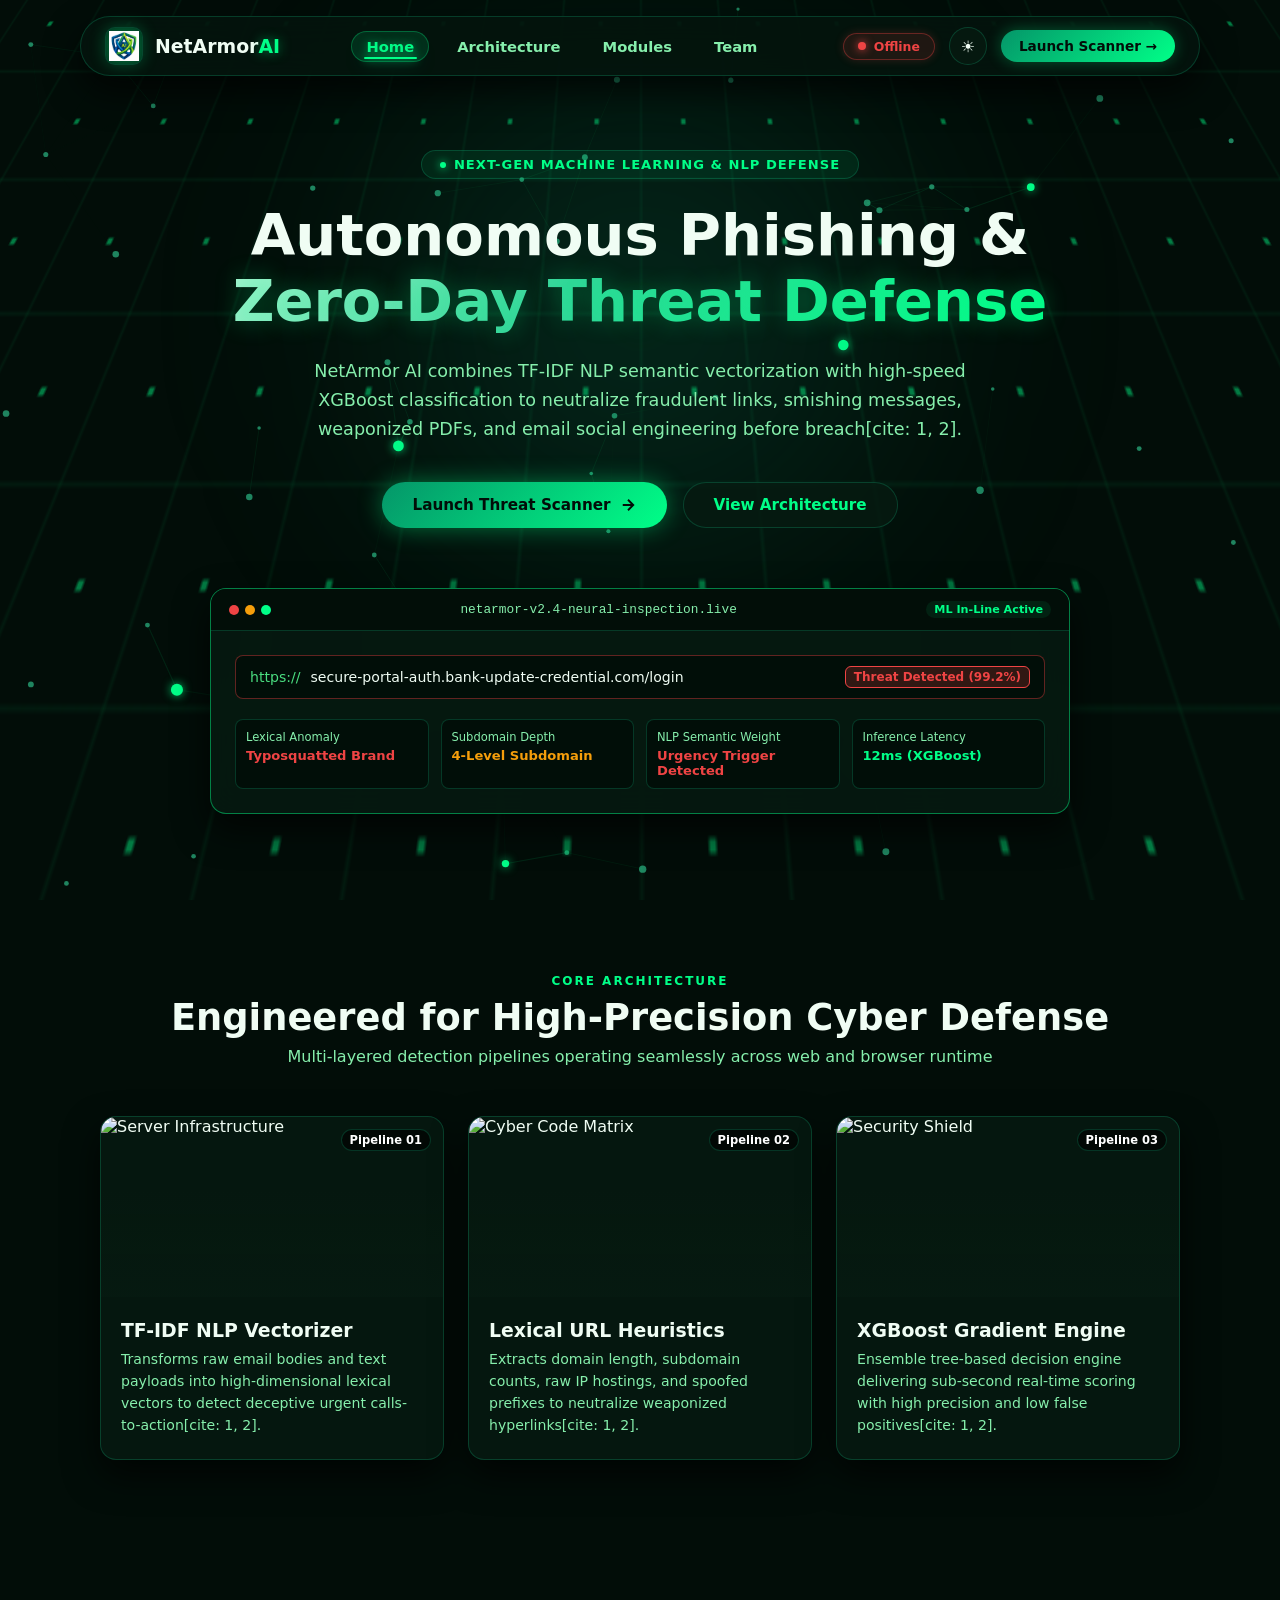
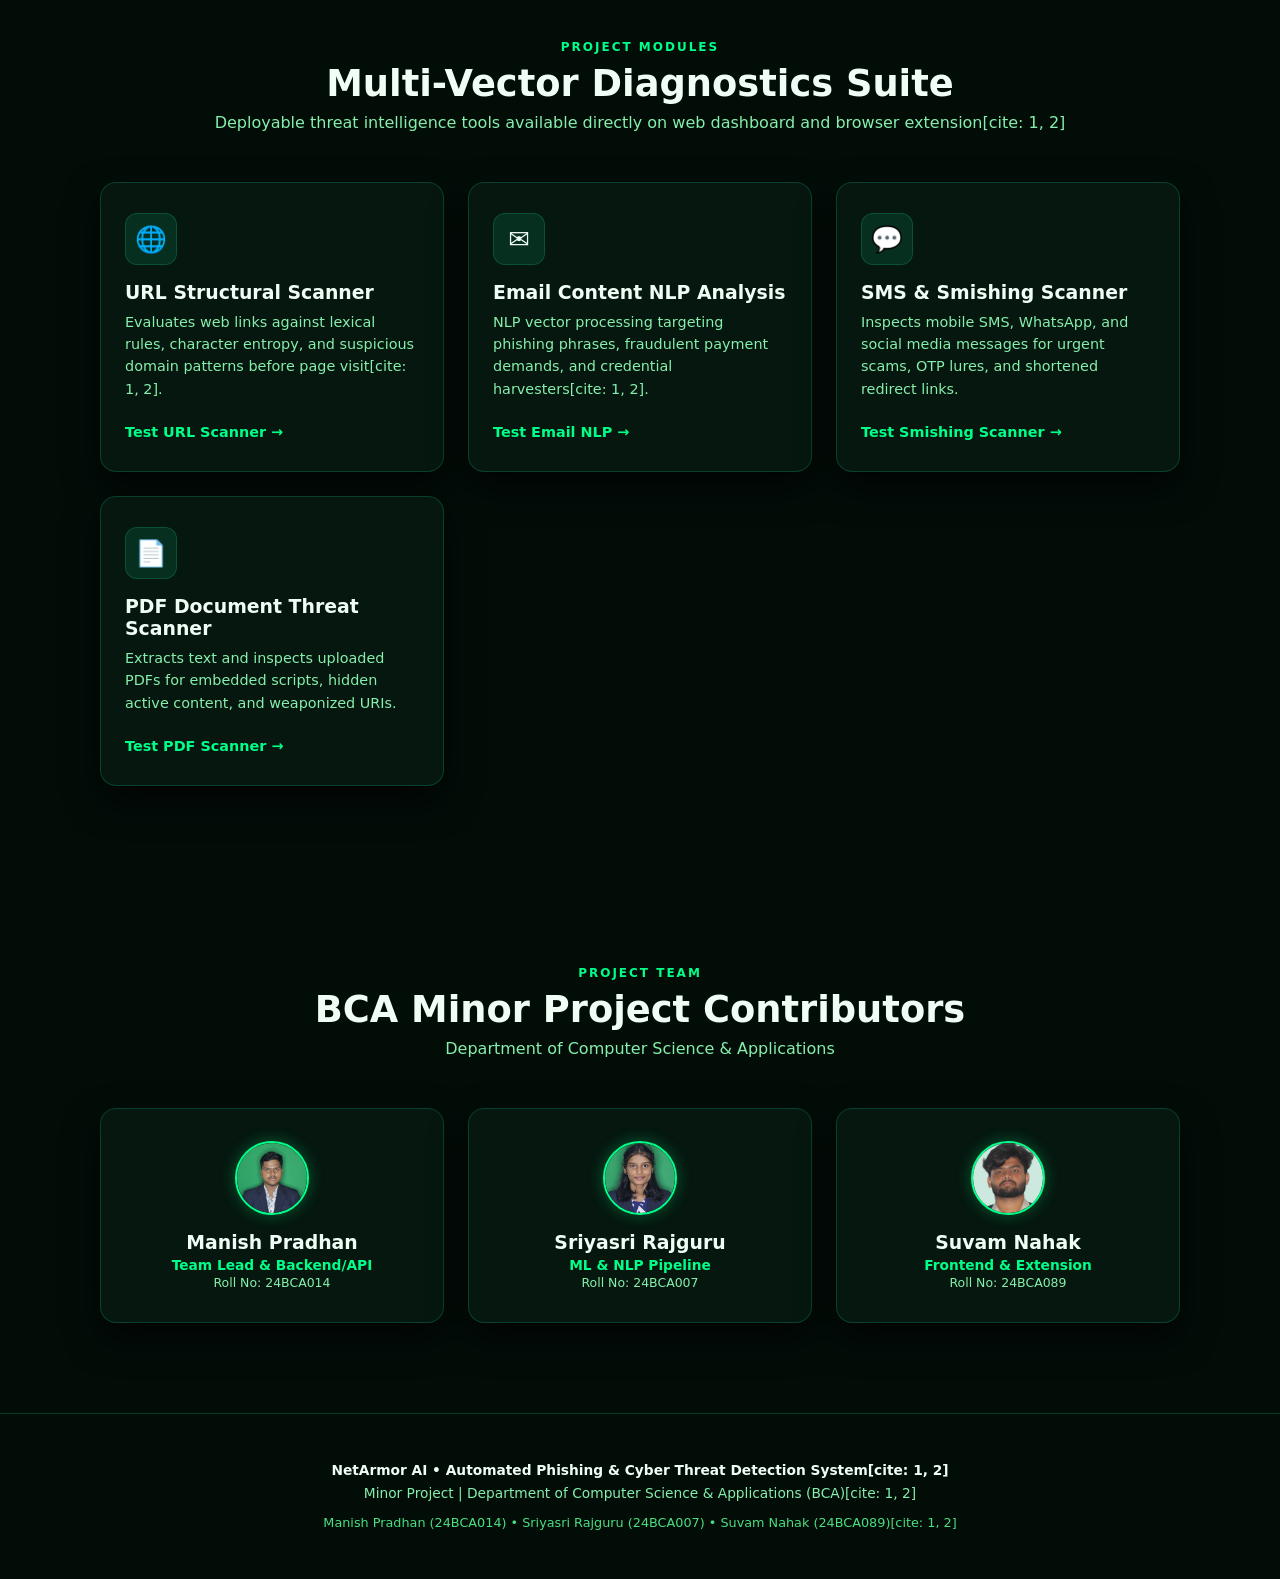
==== commit 1ffd7323: "update the chrome extention ui and add more featuers" ====
--- a/frontend/index.html
+++ b/frontend/index.html
@@ -4,6 +4,8 @@
   <meta charset="UTF-8">
   <meta name="viewport" content="width=device-width, initial-scale=1.0">
   <title>NetArmor AI - Autonomous Cyber Threat Intelligence</title>
+  <link rel="icon" type="image/png" href="images/logo.png">
+  <link rel="shortcut icon" type="image/png" href="images/logo.png">
   <link rel="stylesheet" href="home.css">
 </head>
 <body>
@@ -49,7 +51,7 @@
         <div class="nav-links">
           <a href="#home" class="nav-link active">Home</a>
           <a href="#architecture" class="nav-link">Architecture</a>
-          <a href="#services" class="nav-link">Services</a>
+          <a href="#services" class="nav-link">Modules</a>
           <a href="#about" class="nav-link">Team</a>
         </div>
         <!-- Mobile Drawer CTA Action -->
@@ -86,16 +88,16 @@
   <!-- Section 1: Hero -->
   <section class="hero-section" id="home">
     <div class="badge-hero">
-      <span class="badge-dot"></span> Next-Gen Machine Learning & NLP Defense
+      <span class="badge-dot"></span> Next-Gen Machine Learning &amp; NLP Defense
     </div>
     
     <h1 class="hero-title">
-      Autonomous Phishing &<br>
+      Autonomous Phishing &amp;<br>
       <span class="neon-gradient-text">Zero-Day Threat Defense</span>
     </h1>
     
     <p class="hero-description">
-      NetArmor AI combines TF-IDF NLP semantic vectorization with high-speed XGBoost classification to neutralize fraudulent links and email social engineering before breach.
+      NetArmor AI combines TF-IDF NLP semantic vectorization with high-speed XGBoost classification to neutralize fraudulent links, smishing messages, weaponized PDFs, and email social engineering before breach[cite: 1, 2].
     </p>
 
     <div class="hero-actions">
@@ -196,18 +198,18 @@
     </div>
   </section>
 
-  <!-- Section 3: Services -->
+  <!-- Section 3: Threat Diagnostics Suite -->
   <section class="services-section" id="services">
     <div class="section-heading">
       <span class="section-tag">PROJECT MODULES</span>
-      <h2>Security Diagnostics Suite</h2>
-      <p>Deployable threat intelligence tools available directly on web dashboard and browser extension</p>
+      <h2>Multi-Vector Diagnostics Suite</h2>
+      <p>Deployable threat intelligence tools available directly on web dashboard and browser extension[cite: 1, 2]</p>
     </div>
 
     <div class="services-grid">
       <div class="service-card">
         <div class="service-icon-box">🌐</div>
-        <h3>URL Structural Inspection</h3>
+        <h3>URL Structural Scanner</h3>
         <p>Evaluates web links against lexical rules, character entropy, and suspicious domain patterns before page visit[cite: 1, 2].</p>
         <a href="detect.html?tab=url" class="service-btn">Test URL Scanner →</a>
       </div>
@@ -220,10 +222,17 @@
       </div>
 
       <div class="service-card">
-        <div class="service-icon-box">⚡</div>
-        <h3>Chrome Shield Integration</h3>
-        <p>Manifest V3 background worker evaluating visited links and active emails directly in your browser[cite: 1, 2].</p>
-        <span class="service-badge">Manifest V3 Extension</span>
+        <div class="service-icon-box">💬</div>
+        <h3>SMS &amp; Smishing Scanner</h3>
+        <p>Inspects mobile SMS, WhatsApp, and social media messages for urgent scams, OTP lures, and shortened redirect links.</p>
+        <a href="detect.html?tab=message" class="service-btn">Test Smishing Scanner →</a>
+      </div>
+
+      <div class="service-card">
+        <div class="service-icon-box">📄</div>
+        <h3>PDF Document Threat Scanner</h3>
+        <p>Extracts text and inspects uploaded PDFs for embedded scripts, hidden active content, and weaponized URIs.</p>
+        <a href="detect.html?tab=document" class="service-btn">Test PDF Scanner →</a>
       </div>
     </div>
   </section>
@@ -233,7 +242,7 @@
     <div class="section-heading">
       <span class="section-tag">PROJECT TEAM</span>
       <h2>BCA Minor Project Contributors</h2>
-      <p>Department of Computer Science & Applications</p>
+      <p>Department of Computer Science &amp; Applications</p>
     </div>
 
     <div class="team-grid">
@@ -243,7 +252,7 @@
           <span class="avatar-fallback" style="display:none;">MP</span>
         </div>
         <h3>Manish Pradhan</h3>
-        <span class="team-role">Team Lead & Backend/API</span>
+        <span class="team-role">Team Lead &amp; Backend/API</span>
         <span class="team-roll">Roll No: 24BCA014</span>
       </div>
 
@@ -253,7 +262,7 @@
           <span class="avatar-fallback" style="display:none;">SR</span>
         </div>
         <h3>Sriyasri Rajguru</h3>
-        <span class="team-role">ML & NLP Pipeline</span>
+        <span class="team-role">ML &amp; NLP Pipeline</span>
         <span class="team-roll">Roll No: 24BCA007</span>
       </div>
 
@@ -263,7 +272,7 @@
           <span class="avatar-fallback" style="display:none;">SN</span>
         </div>
         <h3>Suvam Nahak</h3>
-        <span class="team-role">Frontend & Extension</span>
+        <span class="team-role">Frontend &amp; Extension</span>
         <span class="team-roll">Roll No: 24BCA089</span>
       </div>
     </div>
@@ -272,11 +281,12 @@
   <!-- Footer -->
   <footer>
     <div class="footer-content">
-      <p class="footer-main">NetArmor AI • Automated Phishing & Cyber Threat Detection System[cite: 1, 2]</p>
-      <p class="footer-sub">Minor Project | Department of Computer Science & Applications (BCA)[cite: 1, 2]</p>
+      <p class="footer-main">NetArmor AI • Automated Phishing &amp; Cyber Threat Detection System[cite: 1, 2]</p>
+      <p class="footer-sub">Minor Project | Department of Computer Science &amp; Applications (BCA)[cite: 1, 2]</p>
       <p class="footer-team">Manish Pradhan (24BCA014) • Sriyasri Rajguru (24BCA007) • Suvam Nahak (24BCA089)[cite: 1, 2]</p>
     </div>
   </footer>
+
   <script src="home.js"></script>
 </body>
 </html>
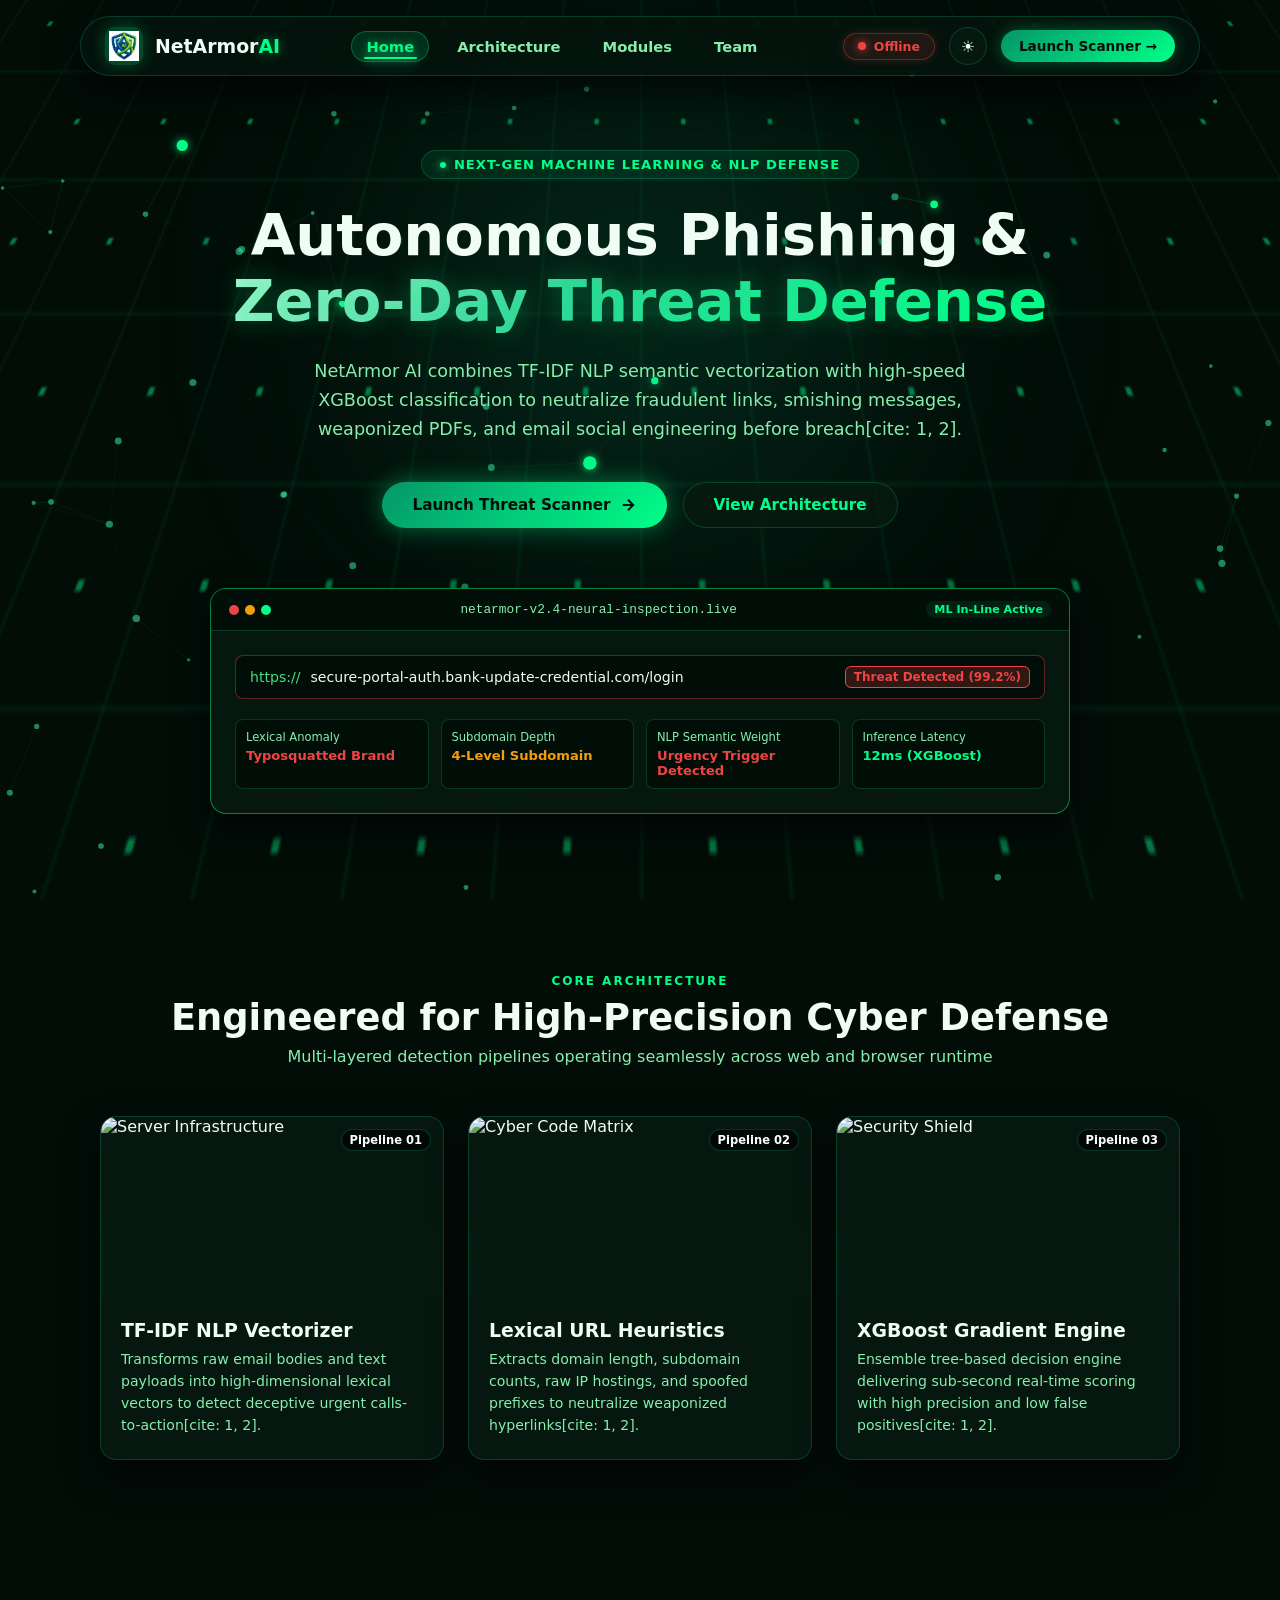
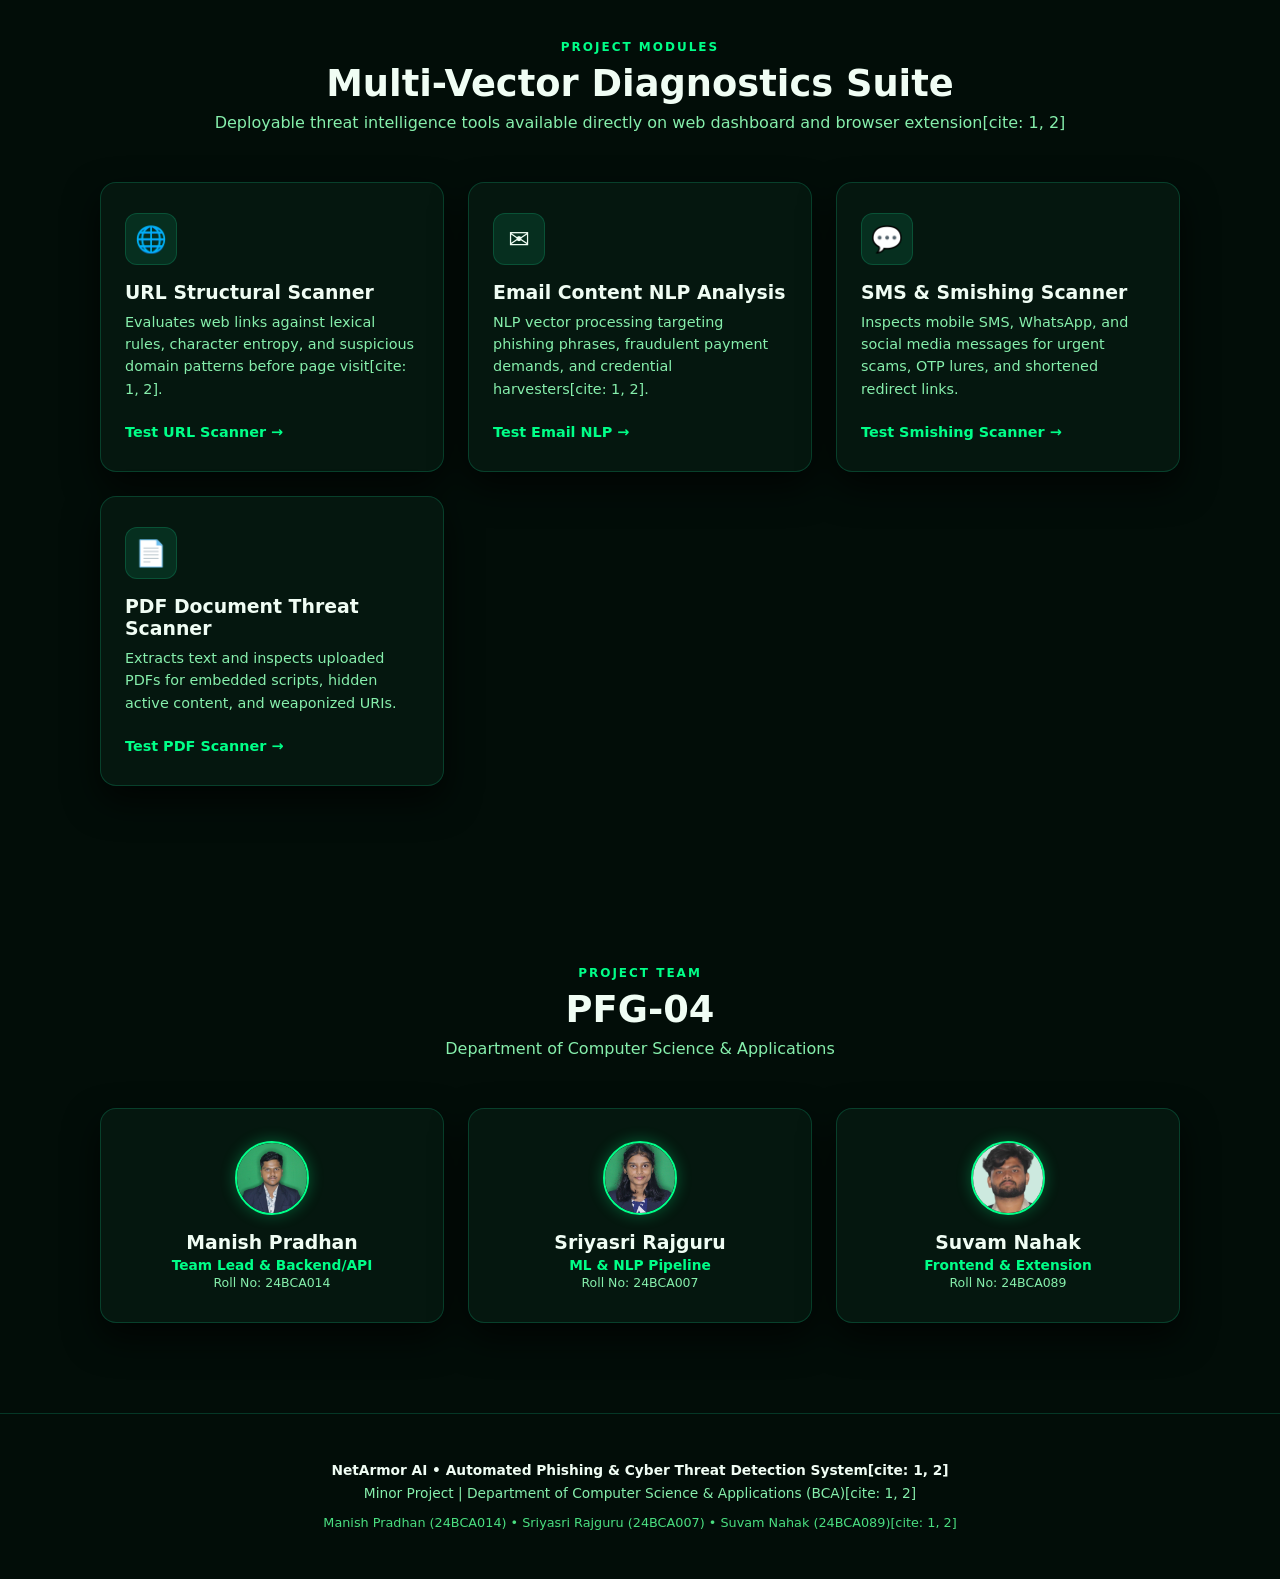
==== commit 9fc5d00d: "setup the url model (Undertesting)" ====
--- a/frontend/index.html
+++ b/frontend/index.html
@@ -241,7 +241,7 @@
   <section class="about-section" id="about">
     <div class="section-heading">
       <span class="section-tag">PROJECT TEAM</span>
-      <h2>BCA Minor Project Contributors</h2>
+      <h2>PFG-04</h2>
       <p>Department of Computer Science &amp; Applications</p>
     </div>
 
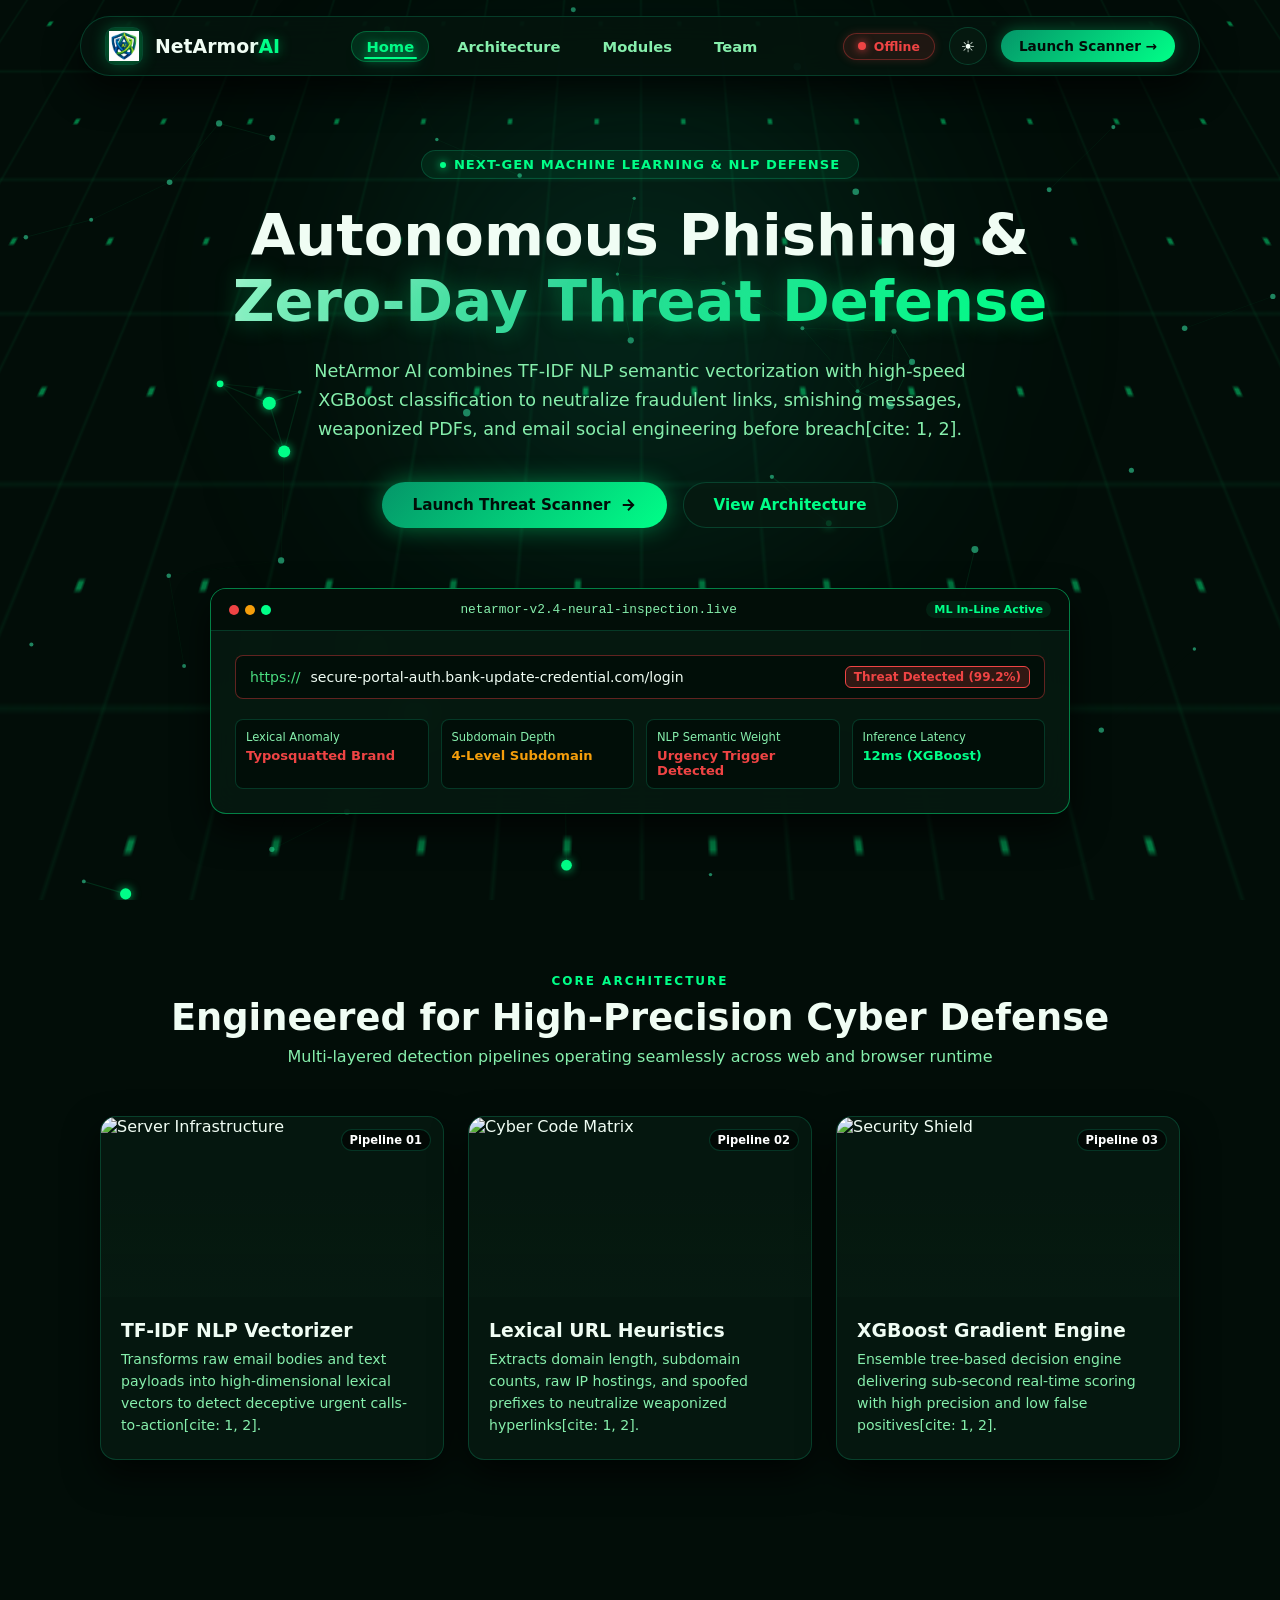
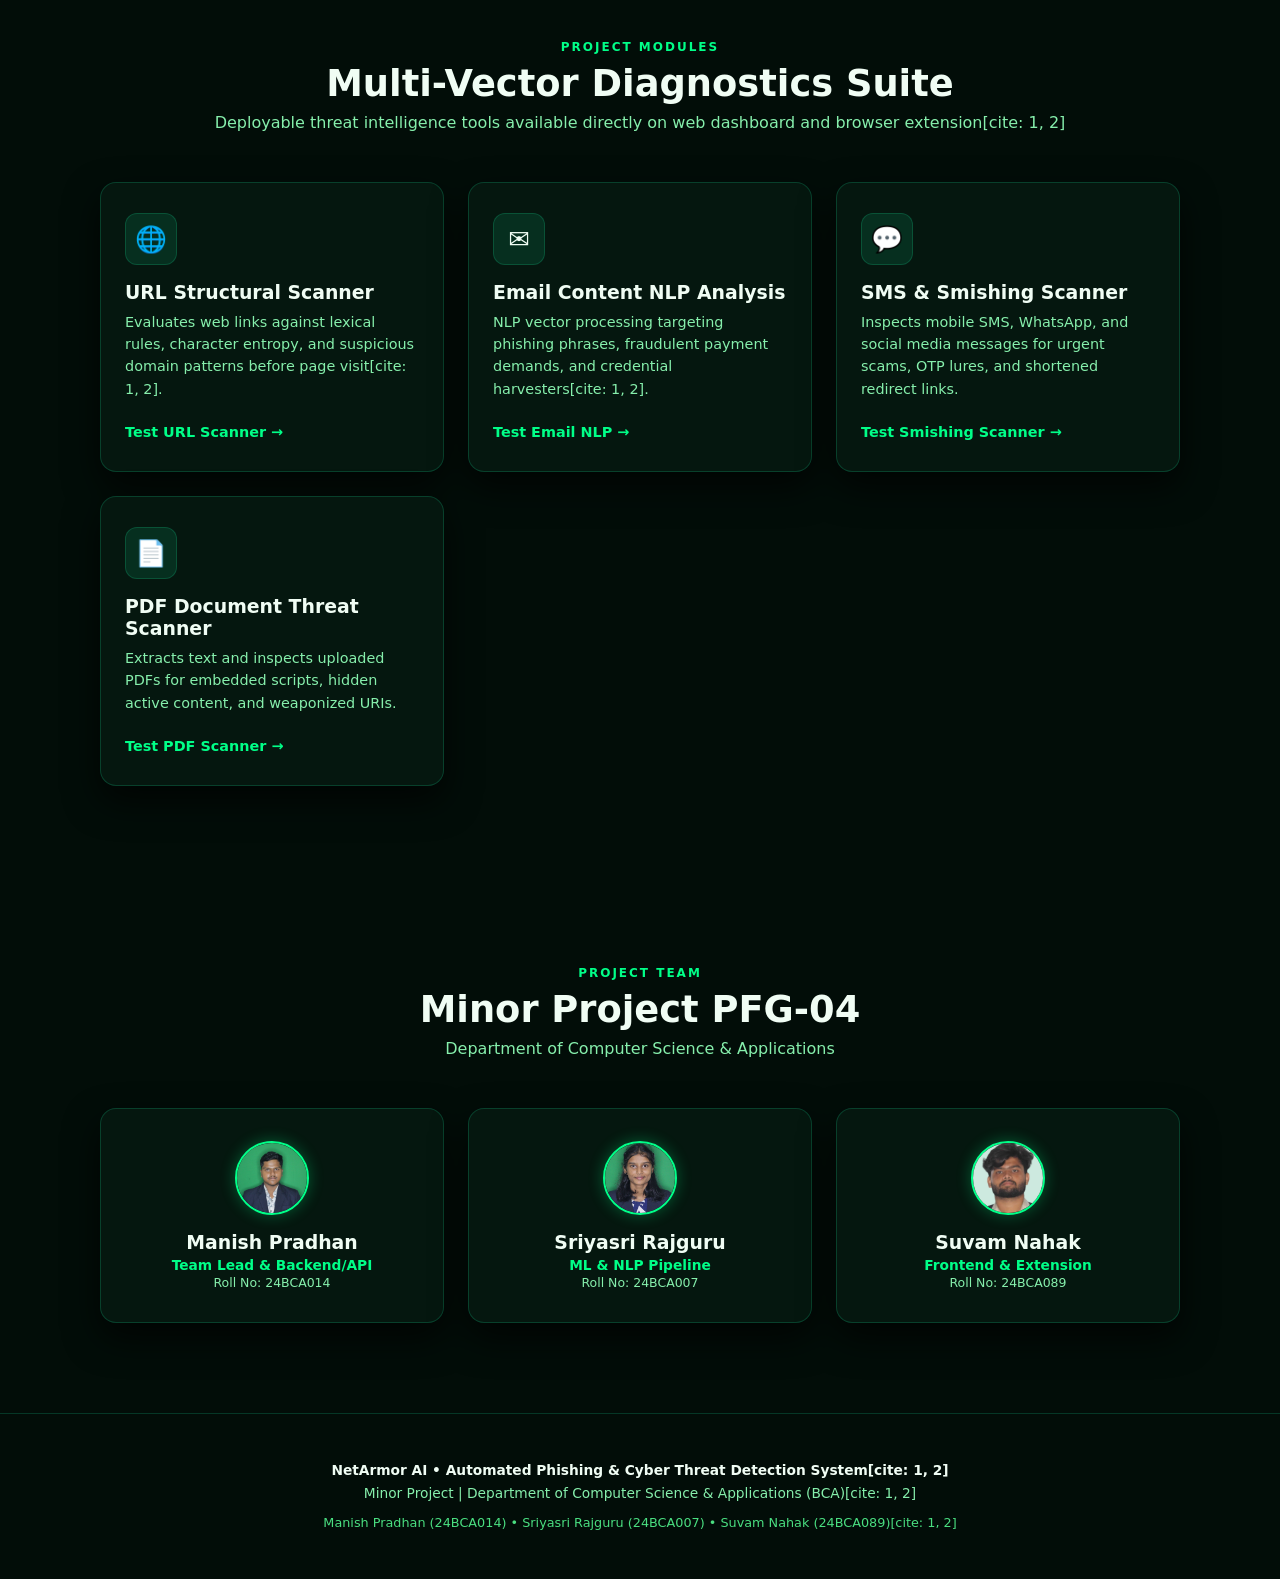
==== commit c2d271af: "change the name of the section" ====
--- a/frontend/index.html
+++ b/frontend/index.html
@@ -241,7 +241,7 @@
   <section class="about-section" id="about">
     <div class="section-heading">
       <span class="section-tag">PROJECT TEAM</span>
-      <h2>PFG-04</h2>
+      <h2>Minor Project PFG-04</h2>
       <p>Department of Computer Science &amp; Applications</p>
     </div>
 
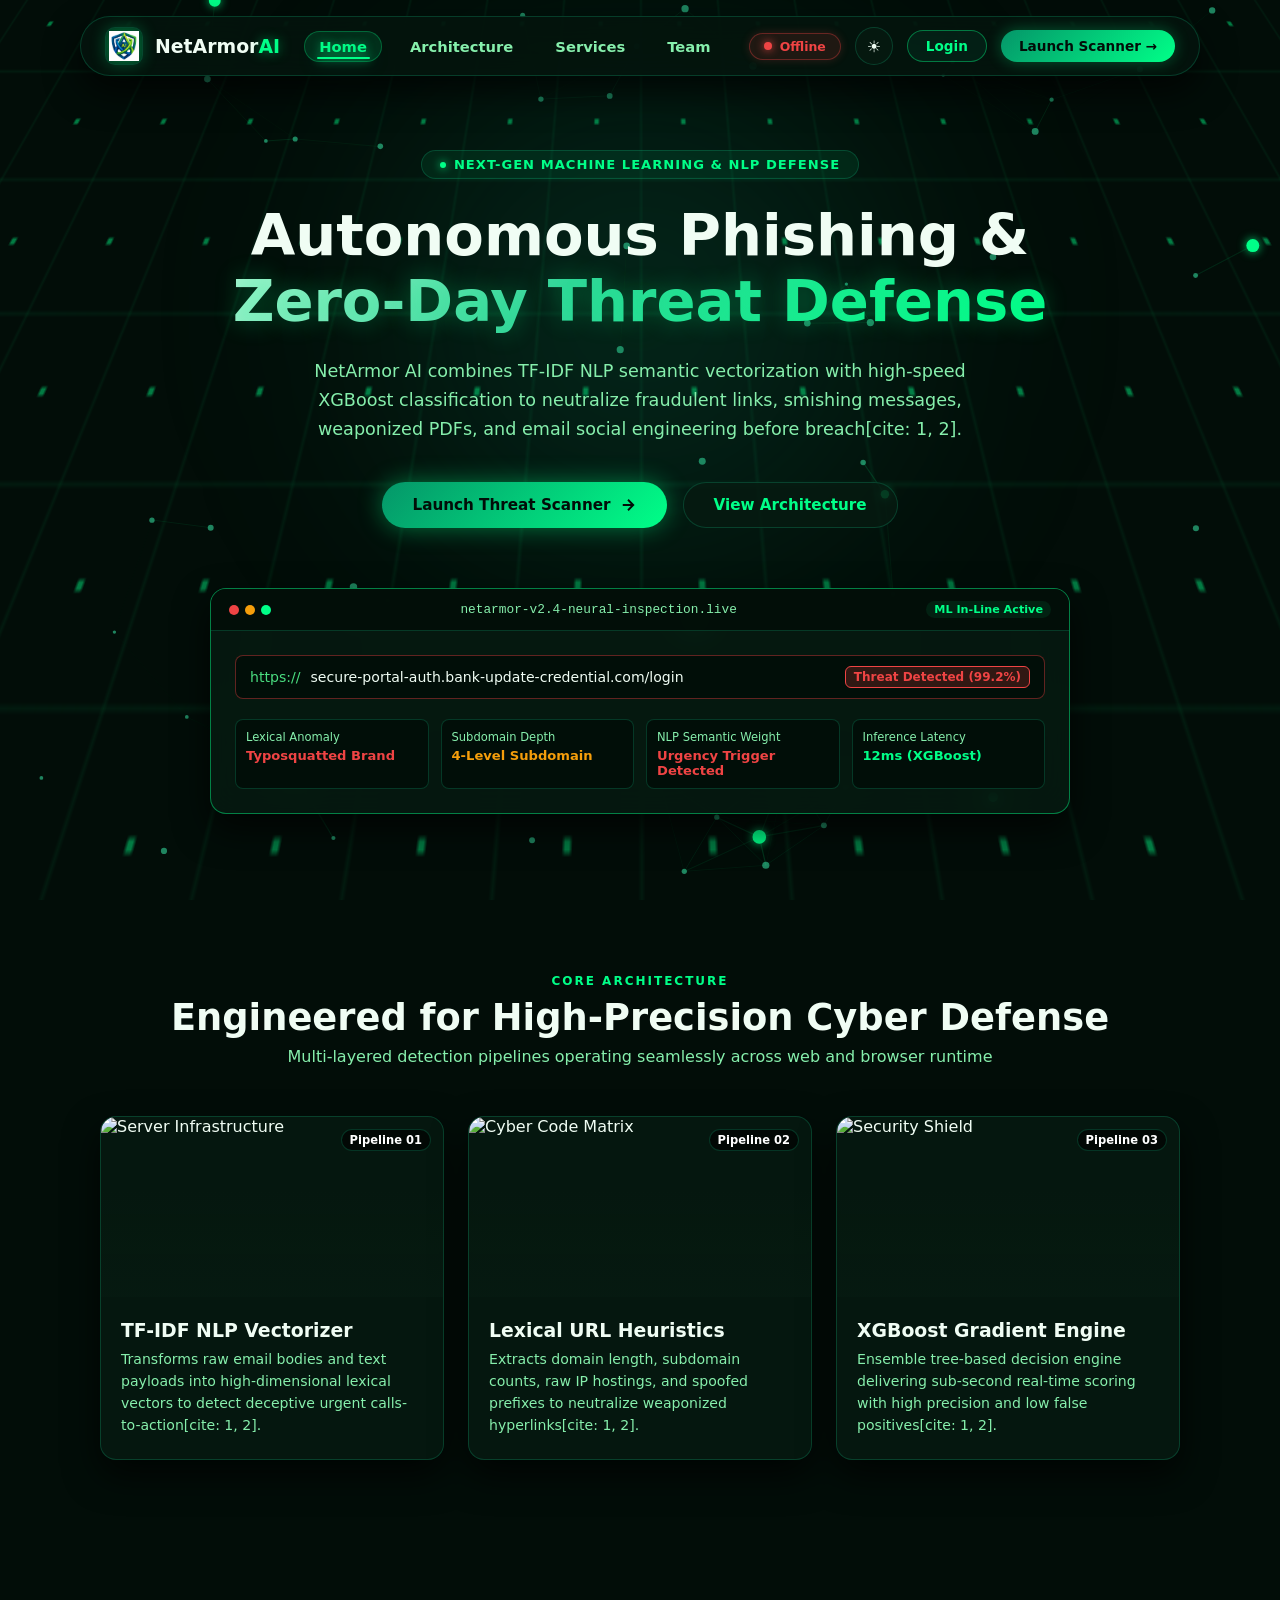
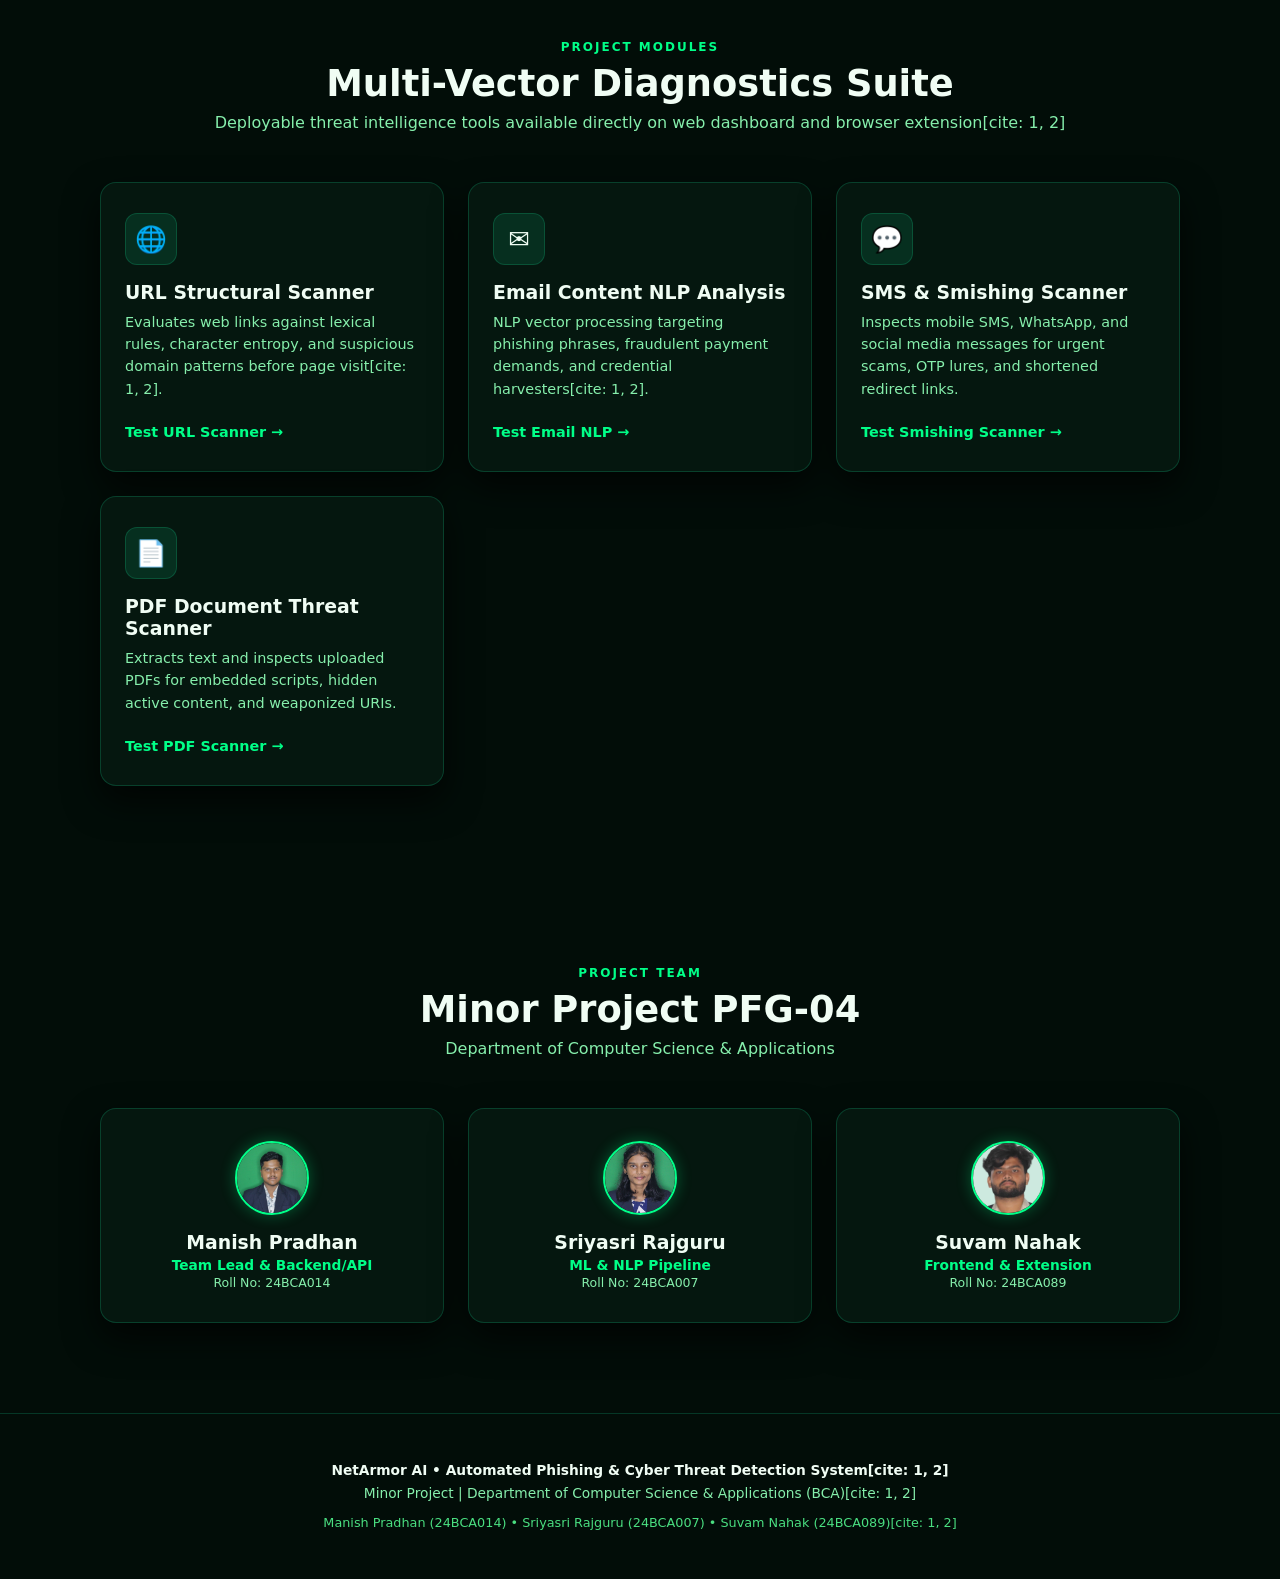
==== commit 78f76838: "Add a login page" ====
--- a/frontend/index.html
+++ b/frontend/index.html
@@ -37,53 +37,59 @@
   </div>
 
   <!-- Enterprise Glass Navbar -->
-  <header class="navbar-wrapper">
-    <div class="navbar">
-      <a href="#home" class="nav-logo">
-        <div class="logo-shield-badge">
-          <img src="images/logo.png" alt="NetArmor AI Logo" class="brand-logo-img">
-        </div>
-        <span>NetArmor<span class="logo-accent">AI</span></span>
-      </a>
-
-      <!-- Navigation Drawer (Desktop + Mobile Drawer) -->
-      <nav class="nav-menu" id="navMenu">
-        <div class="nav-links">
-          <a href="#home" class="nav-link active">Home</a>
-          <a href="#architecture" class="nav-link">Architecture</a>
-          <a href="#services" class="nav-link">Modules</a>
-          <a href="#about" class="nav-link">Team</a>
-        </div>
-        <!-- Mobile Drawer CTA Action -->
-        <a href="detect.html" class="nav-cta mobile-only-cta">Launch Scanner →</a>
-      </nav>
-
-      <!-- Right Desktop Controls -->
-      <div class="nav-right">
-        <!-- Live FastAPI Backend Status Indicator -->
-        <div class="system-status-pill status-checking" id="backendStatusPill" title="FastAPI Backend Health Status">
-          <span class="status-dot" id="backendStatusDot"></span>
-          <span id="backendStatusText">Checking...</span>
-        </div>
-
-        <!-- Dark / Light Mode Switcher -->
-        <button id="themeToggleBtn" class="theme-toggle-btn" aria-label="Toggle Theme">
-          <span class="theme-icon sun-icon">☀️</span>
-          <span class="theme-icon moon-icon">🌙</span>
-        </button>
-
-        <!-- Desktop Launch CTA -->
-        <a href="detect.html" class="nav-cta desktop-only-cta">Launch Scanner →</a>
-
-        <!-- Hamburger Button for Mobile -->
-        <button class="hamburger-btn" id="hamburgerBtn" aria-label="Toggle navigation">
-          <span class="bar bar1"></span>
-          <span class="bar bar2"></span>
-          <span class="bar bar3"></span>
-        </button>
-      </div>
-    </div>
-  </header>
+  <!-- Enterprise Glass Navbar -->
+<header class="navbar-wrapper">
+  <div class="navbar">
+    <a href="#home" class="nav-logo">
+      <div class="logo-shield-badge">
+        <img src="images/logo.png" alt="NetArmor AI Logo" class="brand-logo-img">
+      </div>
+      <span>NetArmor<span class="logo-accent">AI</span></span>
+    </a>
+
+    <!-- Navigation Drawer (Desktop + Mobile Drawer) -->
+    <nav class="nav-menu" id="navMenu">
+      <div class="nav-links">
+        <a href="#home" class="nav-link active">Home</a>
+        <a href="#architecture" class="nav-link">Architecture</a>
+        <a href="#services" class="nav-link">Services</a>
+        <a href="#about" class="nav-link">Team</a>
+      </div>
+      
+      <!-- Mobile Drawer Login & Launch CTAs -->
+      <a href="login.html" class="nav-btn-login mobile-only-cta">Login</a>
+      <a href="detect.html" class="nav-cta mobile-only-cta">Launch Scanner →</a>
+    </nav>
+
+    <!-- Right Desktop Controls -->
+    <div class="nav-right">
+      <!-- Live FastAPI Backend Status Indicator -->
+      <div class="system-status-pill status-checking" id="backendStatusPill" title="FastAPI Backend Health Status">
+        <span class="status-dot" id="backendStatusDot"></span>
+        <span id="backendStatusText">Checking...</span>
+      </div>
+
+      <!-- Dark / Light Mode Switcher -->
+      <button id="themeToggleBtn" class="theme-toggle-btn" aria-label="Toggle Theme">
+        <span class="theme-icon sun-icon">☀️</span>
+        <span class="theme-icon moon-icon">🌙</span>
+      </button>
+
+      <!-- Desktop Login CTA -->
+      <a href="login.html" class="nav-btn-login desktop-only-cta">Login</a>
+
+      <!-- Desktop Launch CTA -->
+      <a href="detect.html" class="nav-cta desktop-only-cta">Launch Scanner →</a>
+
+      <!-- Hamburger Button for Mobile -->
+      <button class="hamburger-btn" id="hamburgerBtn" aria-label="Toggle navigation">
+        <span class="bar bar1"></span>
+        <span class="bar bar2"></span>
+        <span class="bar bar3"></span>
+      </button>
+    </div>
+  </div>
+</header>
 
   <!-- Section 1: Hero -->
   <section class="hero-section" id="home">
--- a/frontend/home.css
+++ b/frontend/home.css
@@ -322,6 +322,48 @@
   display: flex;
   gap: 14px;
   align-items: center;
+}
+
+/* Login Button Styling */
+.nav-btn-login {
+  display: inline-flex;
+  align-items: center;
+  justify-content: center;
+  padding: 7px 18px;
+  border-radius: 20px;
+  border: 1px solid rgba(0, 255, 136, 0.4);
+  background: rgba(16, 185, 129, 0.08);
+  color: #00ff88;
+  text-decoration: none;
+  font-weight: 700;
+  font-size: 0.85rem;
+  transition: all 0.25s ease;
+}
+
+.nav-btn-login:hover {
+  background: rgba(0, 255, 136, 0.18);
+  border-color: #00ff88;
+  box-shadow: 0 0 12px rgba(0, 255, 136, 0.35);
+  transform: translateY(-1px);
+}
+
+.desktop-only-cta {
+  display: inline-flex;
+}
+
+.mobile-only-cta {
+  display: none;
+}
+
+@media (max-width: 768px) {
+  .desktop-only-cta {
+    display: none !important;
+  }
+  .mobile-only-cta {
+    display: inline-flex !important;
+    width: 80%;
+    margin-top: 10px;
+  }
 }
 
 /* Moving Indicator Fix */
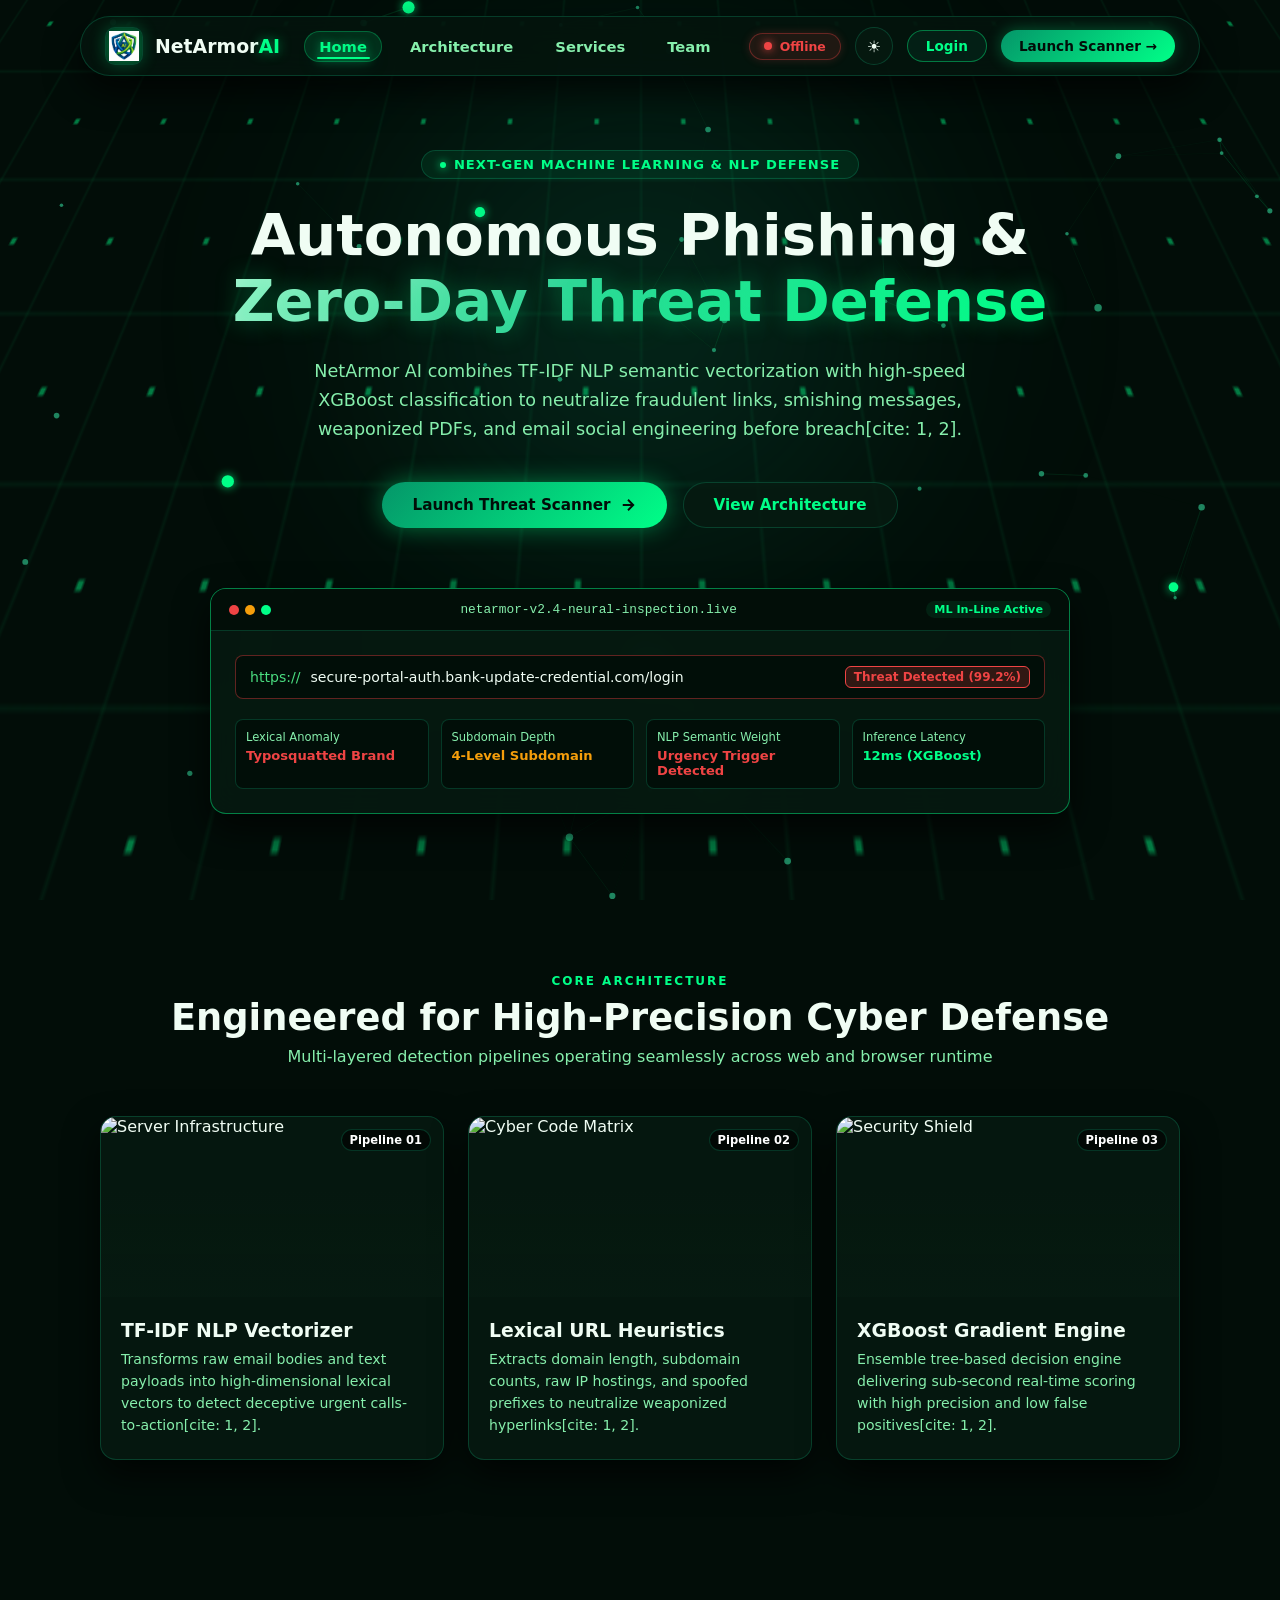
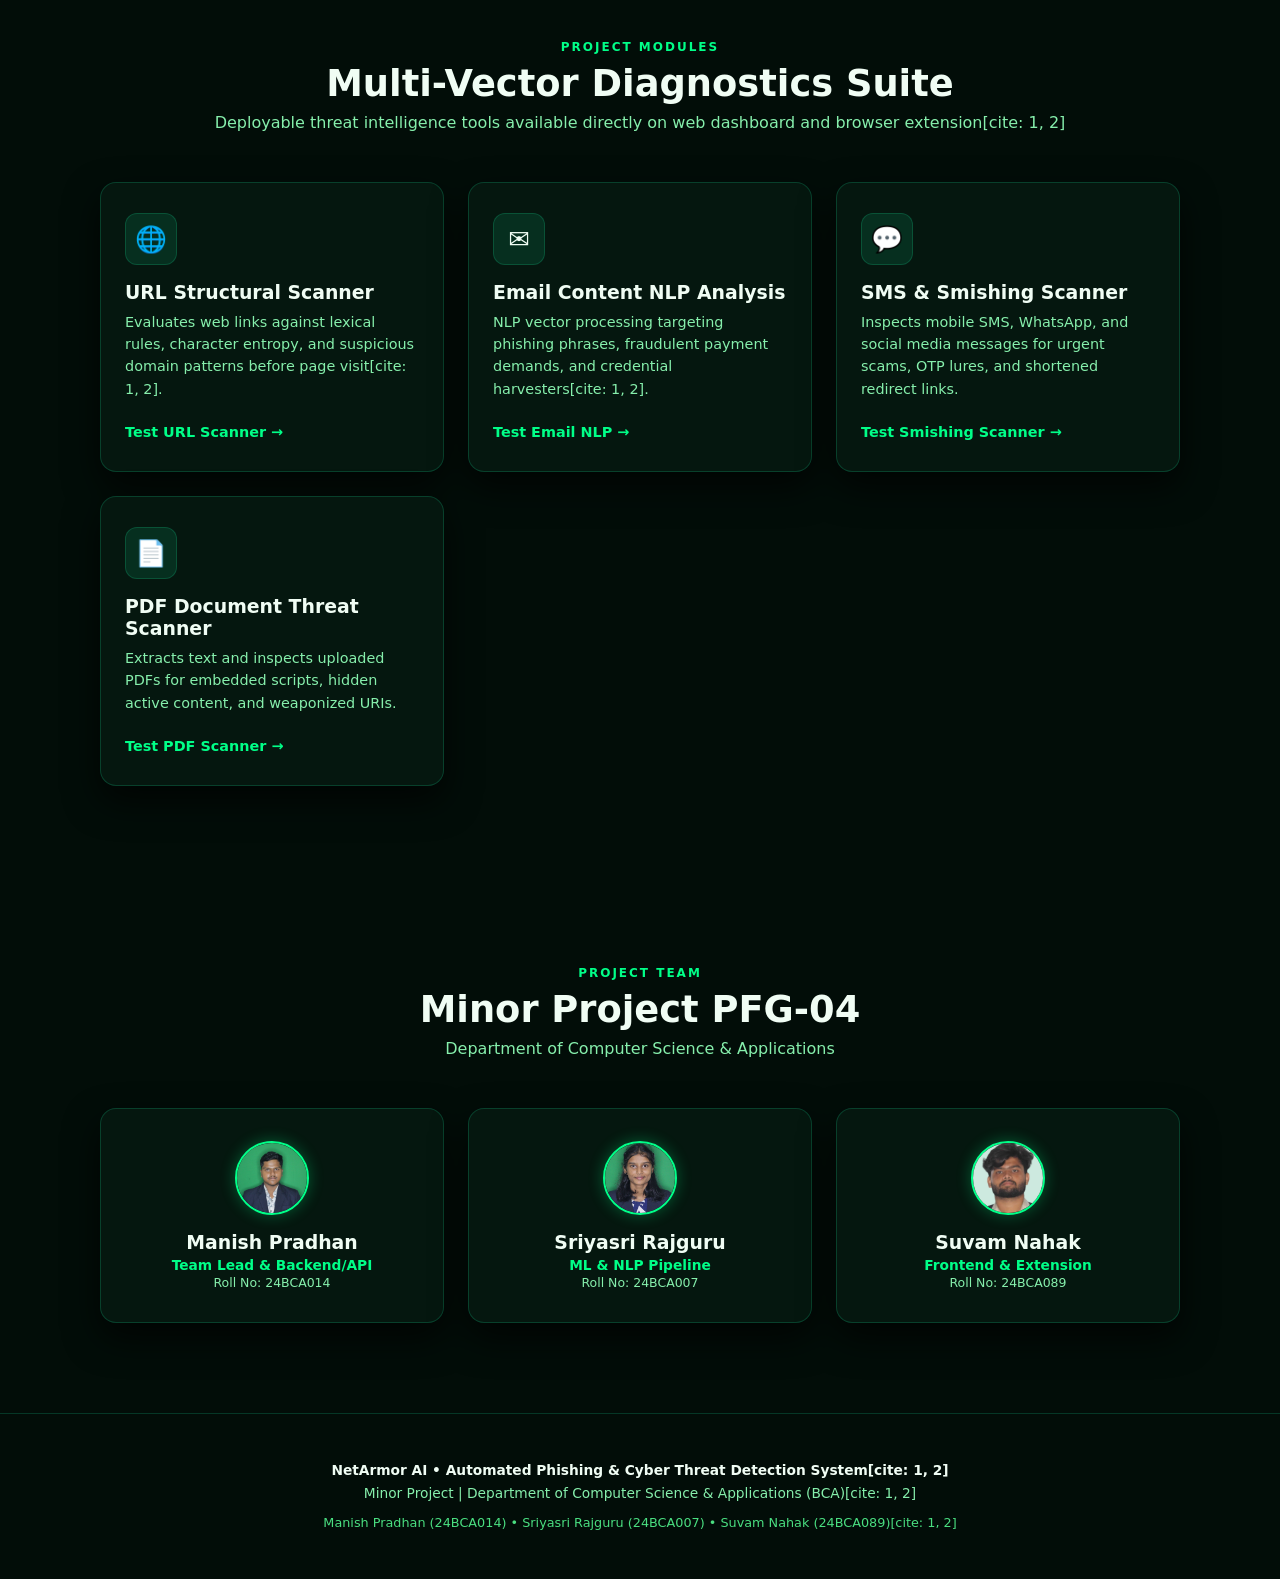
==== commit ee30a9c2: "fixed the login section" ====
--- a/frontend/index.html
+++ b/frontend/index.html
@@ -57,7 +57,7 @@
       </div>
       
       <!-- Mobile Drawer Login & Launch CTAs -->
-      <a href="login.html" class="nav-btn-login mobile-only-cta">Login</a>
+      <a href="login.html" class="nav-btn-login mobile-only-cta" id="mobileLoginBtn">Login</a>
       <a href="detect.html" class="nav-cta mobile-only-cta">Launch Scanner →</a>
     </nav>
 
@@ -76,7 +76,7 @@
       </button>
 
       <!-- Desktop Login CTA -->
-      <a href="login.html" class="nav-btn-login desktop-only-cta">Login</a>
+      <a href="login.html" class="nav-btn-login desktop-only-cta" id="desktopLoginBtn">Login</a>
 
       <!-- Desktop Launch CTA -->
       <a href="detect.html" class="nav-cta desktop-only-cta">Launch Scanner →</a>
@@ -293,6 +293,8 @@
     </div>
   </footer>
 
+  <script src="https://cdn.jsdelivr.net/npm/@supabase/supabase-js@2"></script>
+  <script src="supabase-config.js"></script>
   <script src="home.js"></script>
 </body>
 </html>
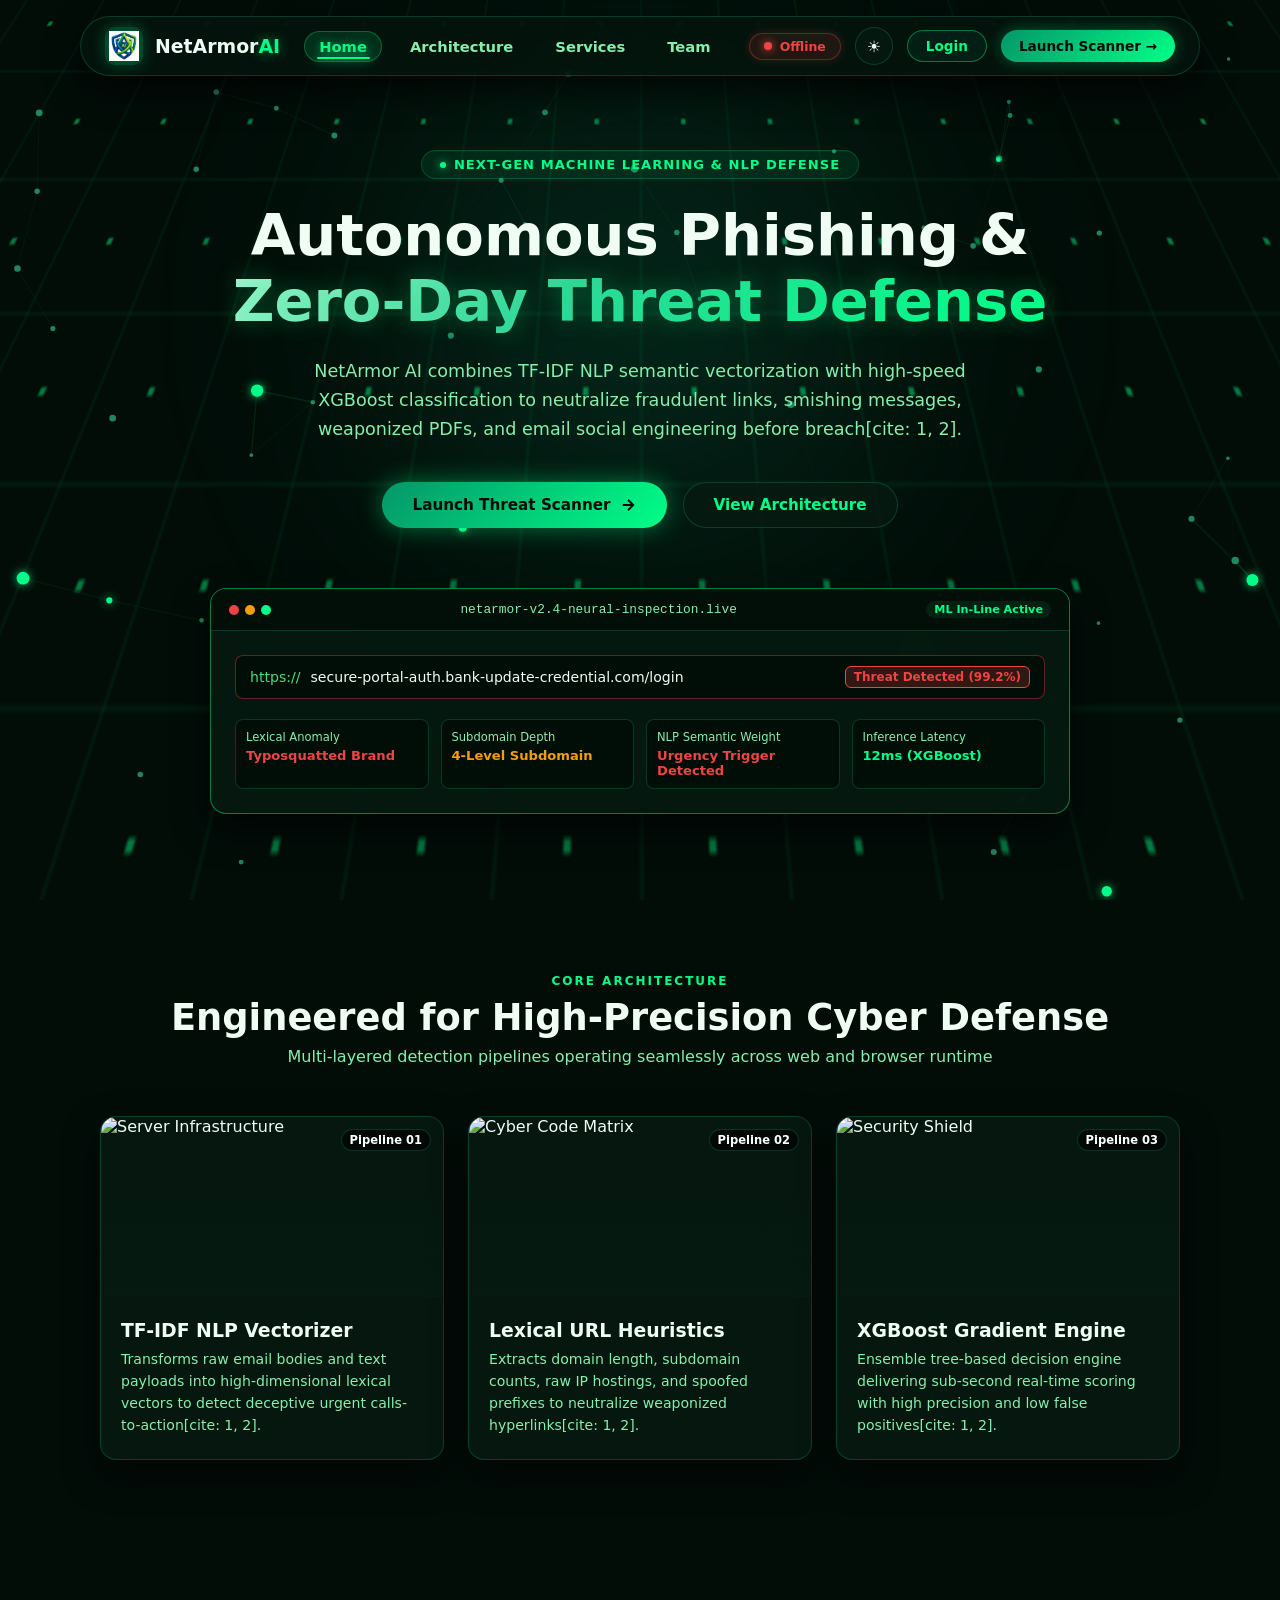
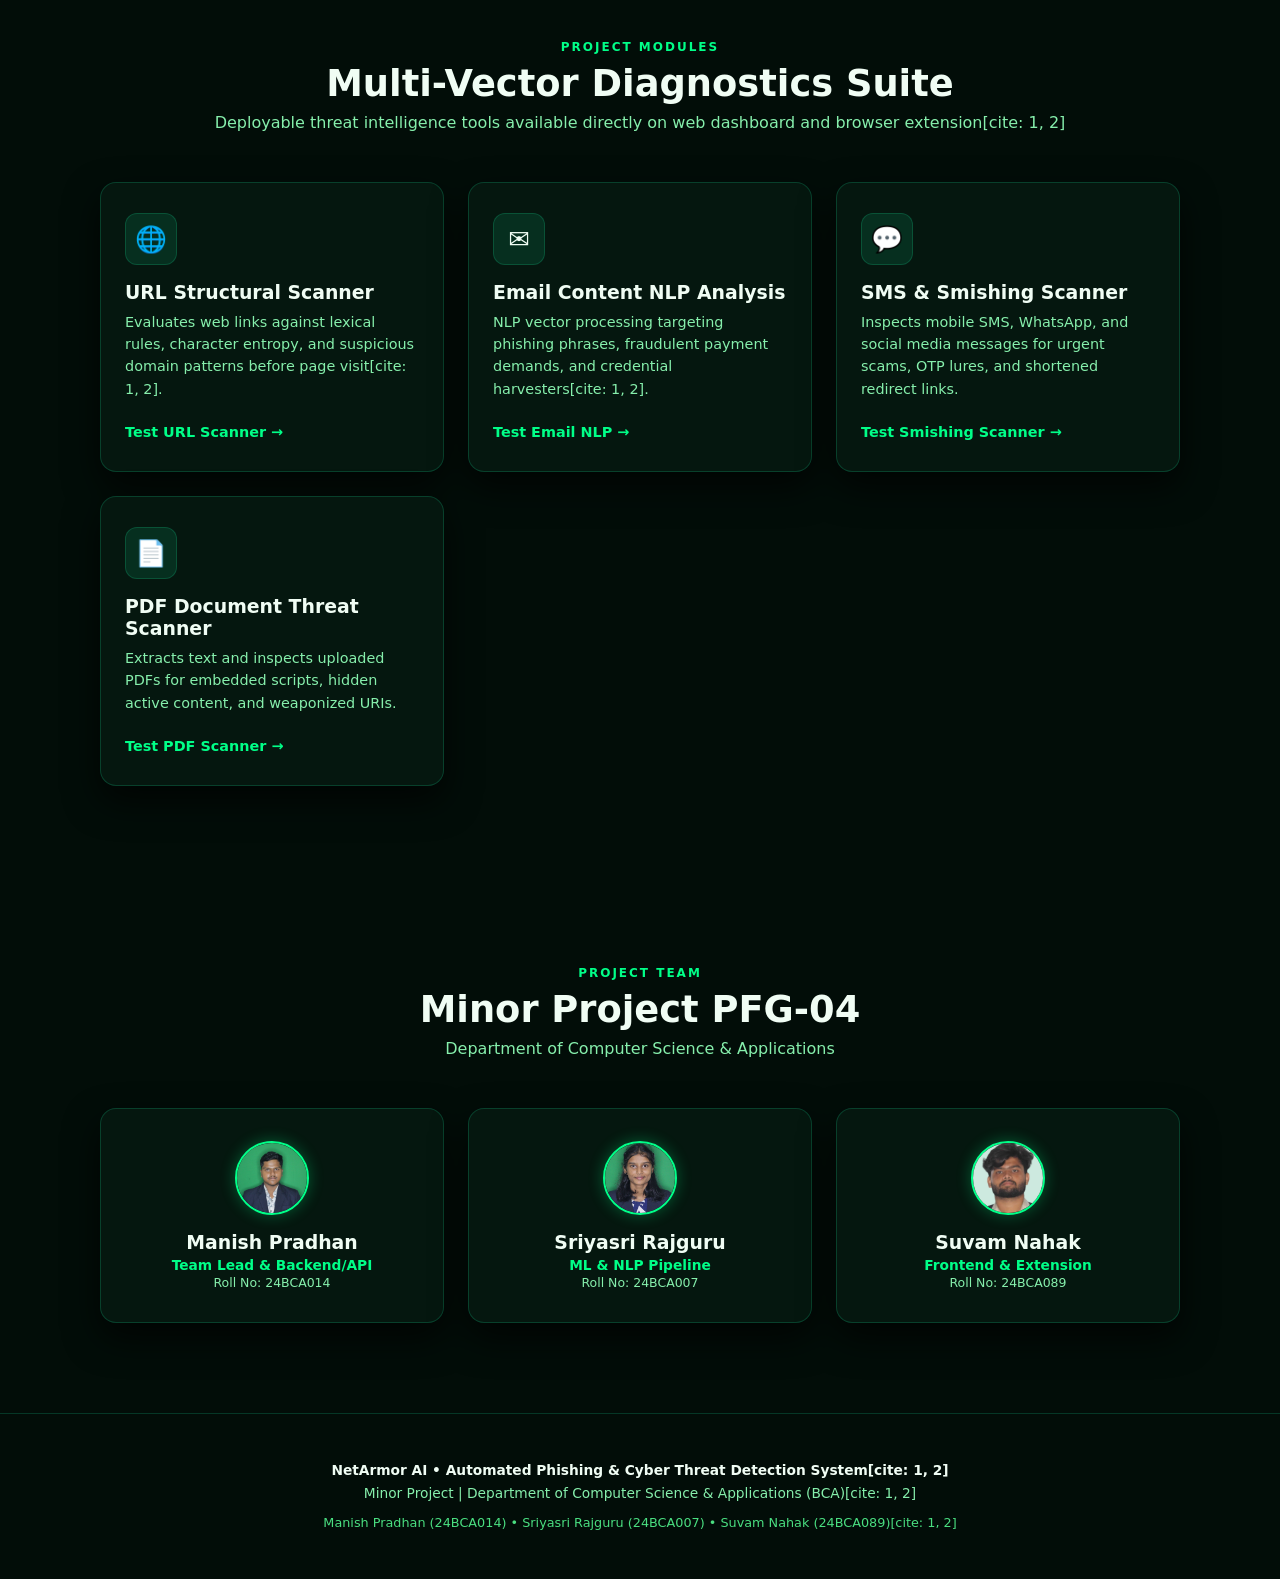
==== commit eb0e7319: "add new fetures in the dashboard" ====
--- a/frontend/index.html
+++ b/frontend/index.html
@@ -293,8 +293,11 @@
     </div>
   </footer>
 
-  <script src="https://cdn.jsdelivr.net/npm/@supabase/supabase-js@2"></script>
-  <script src="supabase-config.js"></script>
+  <!-- Google Firebase -->
+  <script src="https://www.gstatic.com/firebasejs/10.14.1/firebase-app-compat.js"></script>
+  <script src="https://www.gstatic.com/firebasejs/10.14.1/firebase-auth-compat.js"></script>
+  <script src="https://www.gstatic.com/firebasejs/10.14.1/firebase-firestore-compat.js"></script>
+  <script src="firebase-config.js"></script>
   <script src="home.js"></script>
 </body>
 </html>
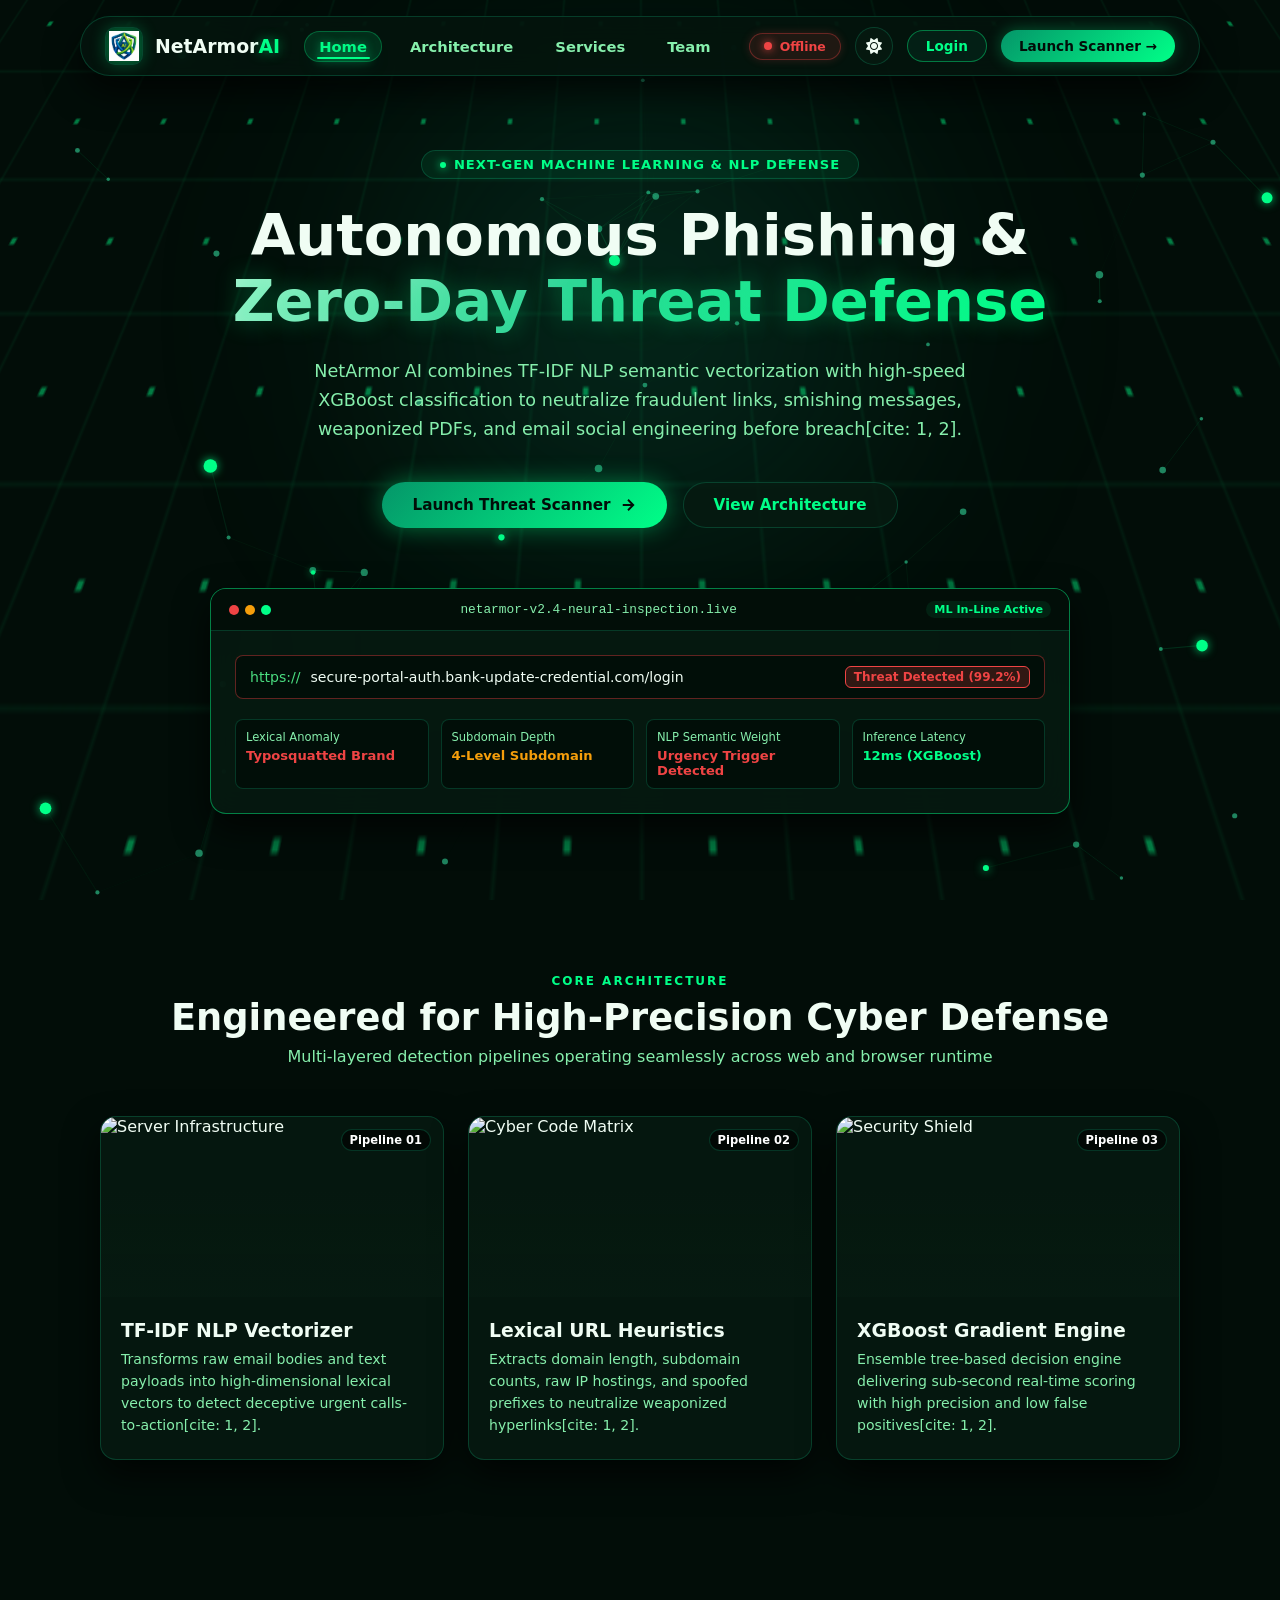
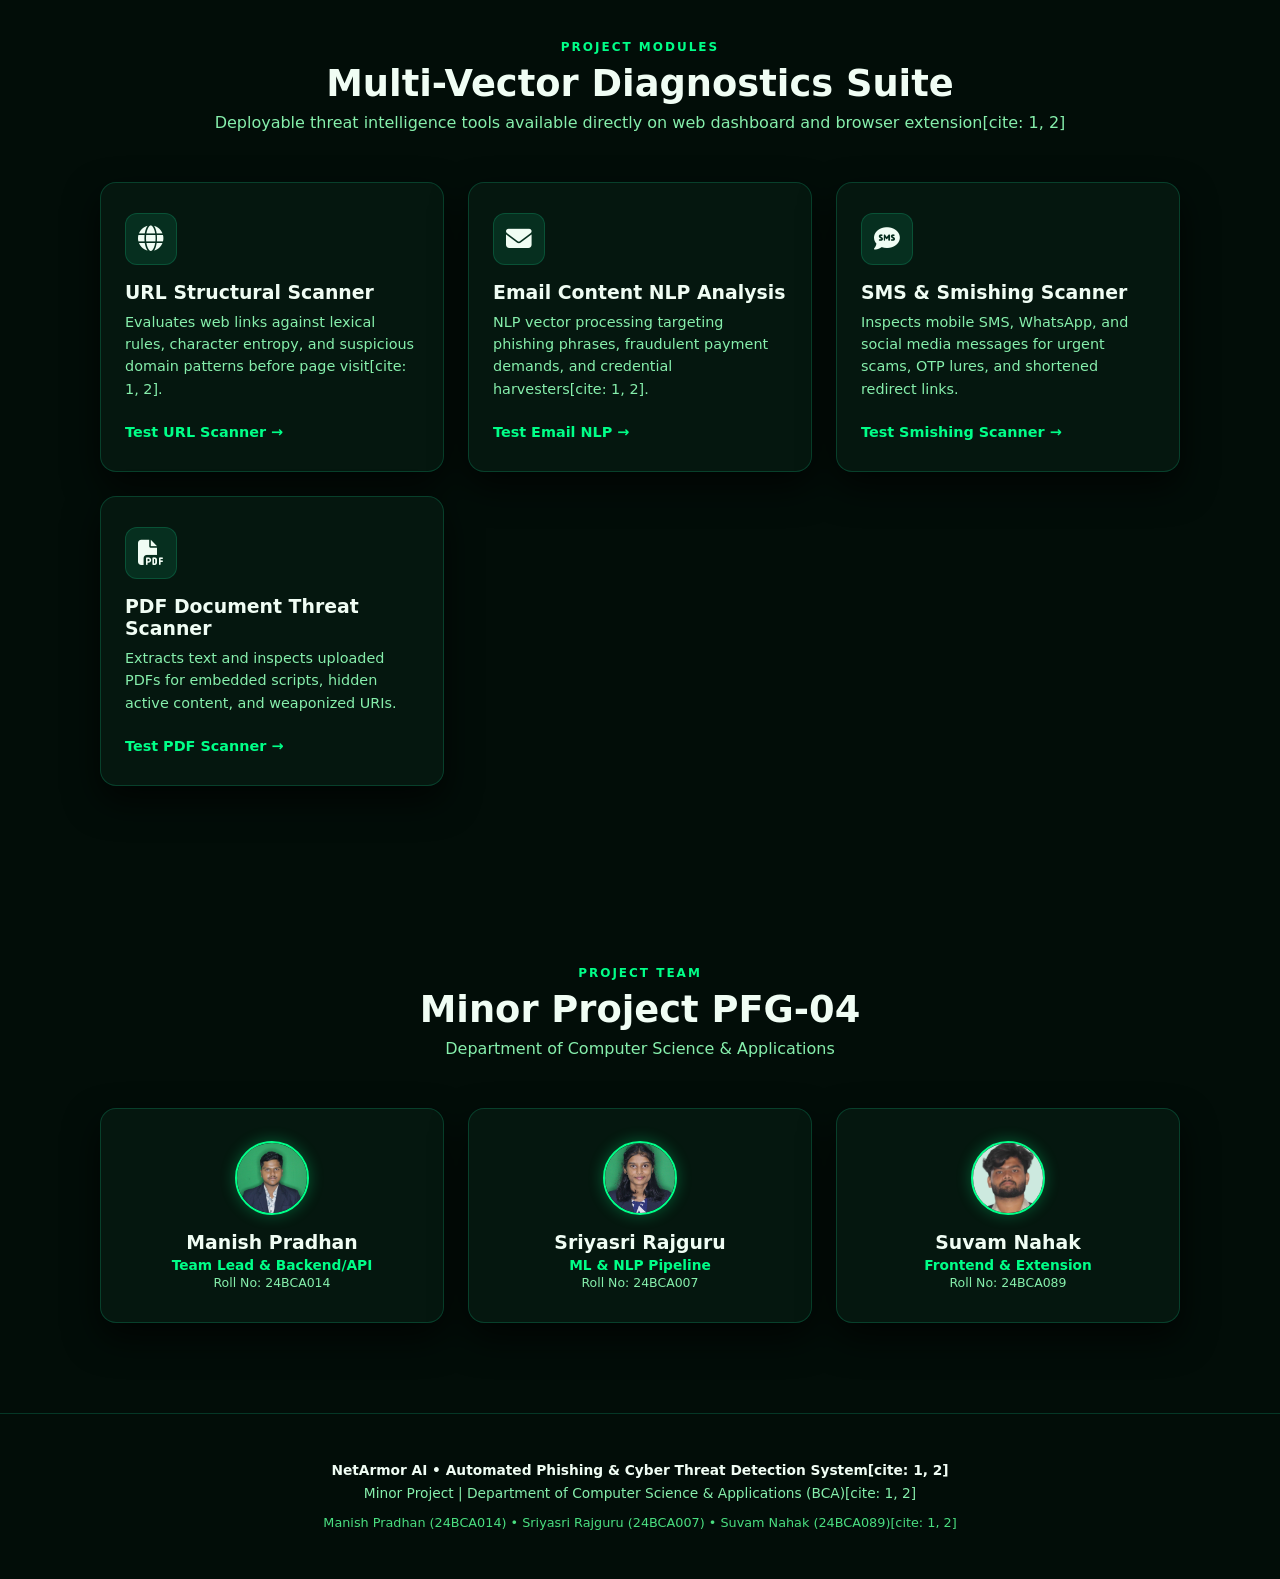
==== commit 4ab69e7e: "fIX Ing the layout" ====
--- a/frontend/index.html
+++ b/frontend/index.html
@@ -5,7 +5,7 @@
   <meta name="viewport" content="width=device-width, initial-scale=1.0">
   <title>NetArmor AI - Autonomous Cyber Threat Intelligence</title>
   <link rel="icon" type="image/png" href="images/logo.png">
-  <link rel="shortcut icon" type="image/png" href="images/logo.png">
+  <link rel="stylesheet" href="https://cdnjs.cloudflare.com/ajax/libs/font-awesome/6.5.1/css/all.min.css">
   <link rel="stylesheet" href="home.css">
 </head>
 <body>
@@ -71,8 +71,8 @@
 
       <!-- Dark / Light Mode Switcher -->
       <button id="themeToggleBtn" class="theme-toggle-btn" aria-label="Toggle Theme">
-        <span class="theme-icon sun-icon">☀️</span>
-        <span class="theme-icon moon-icon">🌙</span>
+        <span class="theme-icon sun-icon"><i class="fa-solid fa-sun"></i></span>
+        <span class="theme-icon moon-icon"><i class="fa-solid fa-moon"></i></span>
       </button>
 
       <!-- Desktop Login CTA -->
@@ -214,28 +214,28 @@
 
     <div class="services-grid">
       <div class="service-card">
-        <div class="service-icon-box">🌐</div>
+        <div class="service-icon-box"><i class="fa-solid fa-globe"></i></div>
         <h3>URL Structural Scanner</h3>
         <p>Evaluates web links against lexical rules, character entropy, and suspicious domain patterns before page visit[cite: 1, 2].</p>
         <a href="detect.html?tab=url" class="service-btn">Test URL Scanner →</a>
       </div>
 
       <div class="service-card">
-        <div class="service-icon-box">✉️</div>
+        <div class="service-icon-box"><i class="fa-solid fa-envelope"></i></div>
         <h3>Email Content NLP Analysis</h3>
         <p>NLP vector processing targeting phishing phrases, fraudulent payment demands, and credential harvesters[cite: 1, 2].</p>
         <a href="detect.html?tab=email" class="service-btn">Test Email NLP →</a>
       </div>
 
       <div class="service-card">
-        <div class="service-icon-box">💬</div>
+        <div class="service-icon-box"><i class="fa-solid fa-comment-sms"></i></div>
         <h3>SMS &amp; Smishing Scanner</h3>
         <p>Inspects mobile SMS, WhatsApp, and social media messages for urgent scams, OTP lures, and shortened redirect links.</p>
         <a href="detect.html?tab=message" class="service-btn">Test Smishing Scanner →</a>
       </div>
 
       <div class="service-card">
-        <div class="service-icon-box">📄</div>
+        <div class="service-icon-box"><i class="fa-solid fa-file-pdf"></i></div>
         <h3>PDF Document Threat Scanner</h3>
         <p>Extracts text and inspects uploaded PDFs for embedded scripts, hidden active content, and weaponized URIs.</p>
         <a href="detect.html?tab=document" class="service-btn">Test PDF Scanner →</a>
